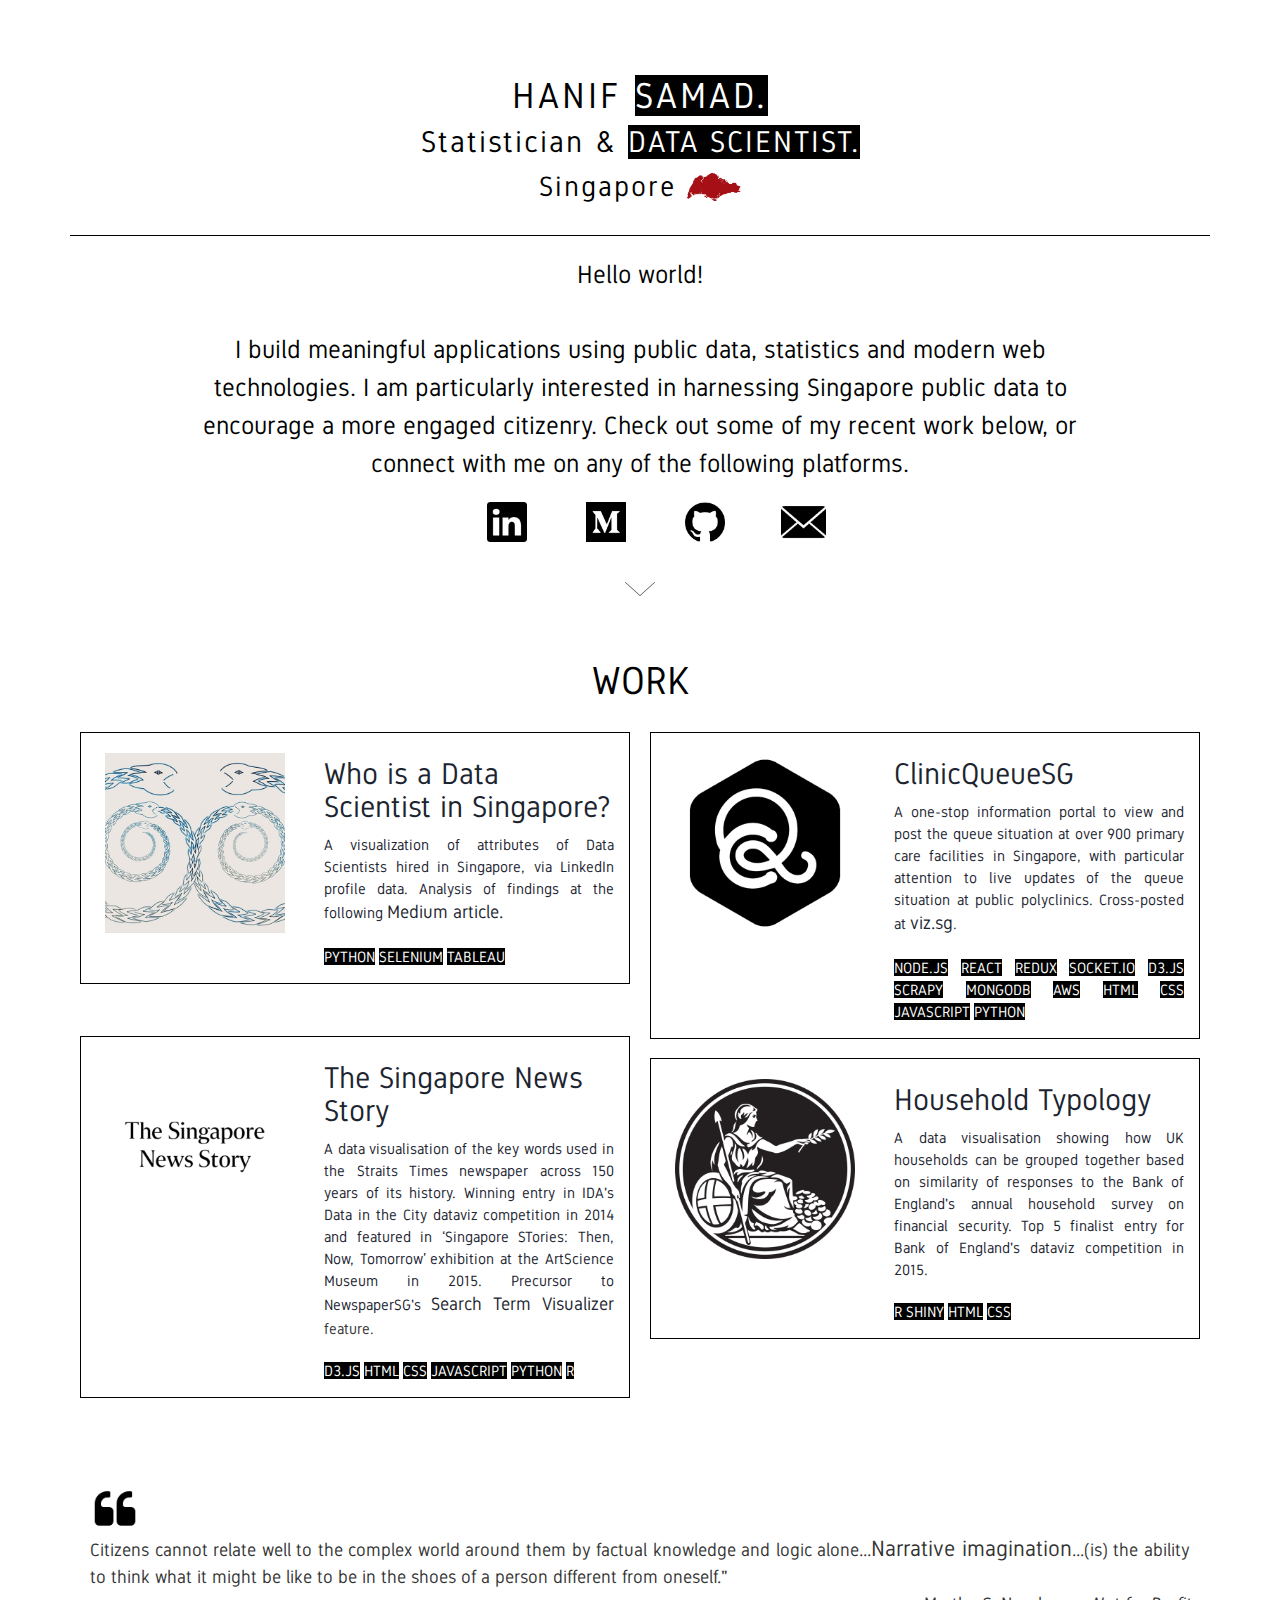
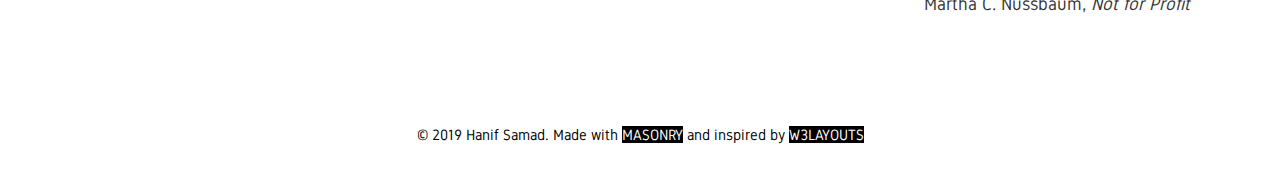
==== index.html @ cad46f22 "Added Medium link; resized all images to POT for smooth rendering" ====
<!--A Design by W3layouts
Author: W3layout
Author URL: http://w3layouts.com
License: Creative Commons Attribution 3.0 Unported
License URL: http://creativecommons.org/licenses/by/3.0/
-->
<!DOCTYPE html>
<html>
<head>
<title>Hanif Samad Stat-Dev</title>
<link rel="icon" href="./images/favicon_hs.png">
<link href="./css/bootstrap.css" rel="stylesheet" type="text/css" media="all" />
<!-- jQuery (necessary for Bootstrap's JavaScript plugins) -->
<script src="./js/jquery.min.js"></script>
<!-- CDN for Masonry -->
<!-- <script src="https://unpkg.com/masonry-layout@4/dist/masonry.pkgd.min.js"></script> -->
<script src="./js/masonry.pkgd.min.js"></script>
<!-- Custom Theme files -->
<!--theme-style-->
<link href="css/style.css" rel="stylesheet" type="text/css" media="all" />
<!--//theme-style-->
<meta name="viewport" content="width=device-width, initial-scale=1">
<meta http-equiv="Content-Type" content="text/html; charset=utf-8" />
<meta name="keywords" content="" />
<script type="application/x-javascript"> addEventListener("load", function() { setTimeout(hideURLbar, 0); }, false); function hideURLbar(){ window.scrollTo(0,1); } </script>
<script type="text/javascript">
					jQuery(document).ready(function($) {
						$(".scroll").click(function(event){
							event.preventDefault();
							$('html,body').animate({scrollTop:$(this.hash).offset().top},1000);
						});
						$('.grid').masonry({
							  // set itemSelector so .grid-sizer is not used in layout
							  itemSelector: '.grid-item',
							  // use element for option
							  columnWidth: '.grid-sizer',
							  percentPosition: true
							});
					});
					</script>
<!----start-top-nav-script---->
</head>
<body>
	<!--content-->
	<div class="content">
			<div class="about" id="about">
				<div class="container">
					<!-- <div class="profile-picture"></div> -->
					<h1>HANIF <span class="name-blackout">SAMAD.</span></h1>
					<h2>Statistician &amp; <span class="name-blackout">Data Scientist.</span></h2>
					<h3>Singapore<div class="singapore-inline-img"></div></h3>
					<hr class="title-line"/>
					<p class="dummy-about">Hello world!<br/><br/>I build meaningful applications using public data, statistics and modern web technologies. I am particularly interested in harnessing Singapore public data to encourage a more engaged citizenry. Check out some of my recent work below, or connect with me on any of the following platforms.</p>
					<div class="container">
								<a href="#home" class="scroll footer-top"> <img src="images/drop.png" alt=""/></a>

								 <ul class="social-ic-icons">
									<a href="https://www.linkedin.com/in/hanifsamad/" target="_blank"><li class="linkedin"><span> </span></li></a>
									<a href="https://medium.com/@hanif.samad.sg" target="_blank"><li class="medium"><span> </span></li></a>
									<a href="https://github.com/claussian" target="_blank"><li class="github"><span> </span></li></a>
									<a href="mailto:admin@hanifsamad.com"><li class="message"></li></a>
								</ul>
					 </div>
					<a href="#work" class="scroll down-in"><img src="images/down.png" alt=""></a>
				</div>
			</div>
			<!--Work-->
			<div class="container">
			<div class="work" id="work">
				<h3>WORK</h3>
				<br/>
				<div class="grid">
					<!-- width of .grid-sizer used for columnWidth -->
  				<div class="grid-sizer"></div>
  				<div class="grid-item linkedinds">
						<a href="https://public.tableau.com/profile/hanif.samad#!/vizhome/DataScientistsSG-forMedium/Story1" target="_blank">
						<div class="grid-item-container">
							<div class="row">
								<div class="col-md-5 bootstrap-col">
									<div class="grid-item-logo-linkedinds"></div>
								</div>
								<div class="col-md-7">
									<div class="grid-item-description">
										<h2>Who is a Data Scientist in Singapore?</h2>
										<p>A visualization of attributes of Data Scientists hired in Singapore, via LinkedIn profile data. Analysis of findings at the following <a class="link-highlight" href="https://towardsdatascience.com/i-wasnt-getting-hired-as-a-data-scientist-so-i-sought-data-on-who-is-c59afd7d56f5" target="_blank">Medium article.</a></p>
										<br/>
										<p><span class="name-blackout name-linkedinds">Python</span> <span class="name-blackout name-linkedinds">Selenium</span> <span class="name-blackout name-linkedinds">Tableau</span><p>
									</div>
								</div>
							</div>
						</div>
					</a>
					<a href="#clinicq" class="scroll down-work"><img src="images/down.png" alt=""></a>
					</div>
					<div class="grid-item clinicq" id="clinicq">
						<a href="https://clinicq.sg/" target="_blank">
						<div class="grid-item-container">
							<div class="row">
								<div class="col-md-5 bootstrap-col">
									<div class="grid-item-logo-clinicq"></div>
								</div>
								<div class="col-md-7">
									<div class="grid-item-description">
										<h2>ClinicQueueSG</h2>
										<p>A one-stop information portal to view and post the queue situation at over 900 primary care facilities in Singapore, with particular attention to live updates of the queue situation at public polyclinics. Cross-posted at <a class="link-highlight" href="http://viz.sg" target="_blank">viz.sg</a>.</p>
										<br/>
										<p><span class="name-blackout name-clinicq">Node.js</span> <span class="name-blackout name-clinicq">React</span> <span class="name-blackout name-clinicq">Redux</span> <span class="name-blackout name-clinicq">Socket.io</span> <span class="name-blackout name-clinicq">d3.js</span> <span class="name-blackout name-clinicq">Scrapy</span> <span class="name-blackout name-clinicq">MongoDB</span> <span class="name-blackout name-clinicq">AWS</span> <span class="name-blackout name-clinicq">HTML</span> <span class="name-blackout name-clinicq">CSS</span> <span class="name-blackout name-clinicq">Javascript</span> <span class="name-blackout name-clinicq">Python</span><p>
									</div>
								</div>
							</div>
						</div>
					</a>
					<a href="#sgnews" class="scroll down-work"><img src="images/down.png" alt=""></a>
					</div>
					<div class="grid-item sgnews" id="sgnews">
						<a href="http://claussian.github.io/singaporenews.github.io/" target="_blank">
						<div class="grid-item-container">
							<div class="row">
								<div class="col-md-5 bootstrap-col">
									<div class="grid-item-logo-sgnews"></div>
								</div>
								<div class="col-md-7">
									<div class="grid-item-description">
										<h2>The Singapore News Story</h2>
										<p> A data visualisation of the key words used in the Straits Times newspaper across 150 years of its history. Winning entry in IDA's Data in the City dataviz competition in 2014 and featured in ‘Singapore STories: Then, Now, Tomorrow’ exhibition at the ArtScience Museum in 2015. Precursor to NewspaperSG's <a class="link-highlight" href="http://eresources.nlb.gov.sg/newspapers/Visualiser" target="_blank">Search Term Visualizer</a> feature.</p>
										<br/>
										<p><span class="name-blackout name-sgnews">d3.js</span> <span class="name-blackout name-sgnews">HTML</span> <span class="name-blackout name-sgnews">CSS</span> <span class="name-blackout name-sgnews">Javascript</span> <span class="name-blackout name-sgnews">Python</span> <span class="name-blackout name-sgnews">R</span><p>
									</div>
								</div>
							</div>
						</div>
					</a>
					<!-- 
					<a href="#fellowship" class="scroll down-work"><img src="images/down.png" alt=""></a>
					</div>
					<div class="grid-item fellowship" id="fellowship">
						<a href="https://claussian.github.io/wdi-assign-1/" target="_blank">
						<div class="grid-item-container">
							<div class="row">
								<div class="col-md-5 bootstrap-col">
									<div class="grid-item-logo-fellowship"></div>
								</div>
								<div class="col-md-7">
									<div class="grid-item-description">
										<h2>Save the Fellowship</h2>
										<p>Classic snake game, re-imagined with Lord of the Rings characters. Building this game is a great lesson on Javascript copy by reference vs. copy by value!</p>
										<br/>
										<p><span class="name-blackout name-fellowship">HTML</span> <span class="name-blackout name-fellowship">CSS</span> <span class="name-blackout name-fellowship">Javascript</span><p>
									</div>
								</div>
							</div>
						</div>
					</a>
					silence fellowship -->
					<a href="#hhtypology" class="scroll down-work"><img src="images/down.png" alt=""></a>
					</div>
					<div class="grid-item hhtypology" id="hhtypology">
						<a href="https://hanifsamad.shinyapps.io/household-typology/" target="_blank">
						<div class="grid-item-container">
							<div class="row">
								<div class="col-md-5 bootstrap-col">
									<div class="grid-item-logo-hhtypology"></div>
								</div>
								<div class="col-md-7">
									<div class="grid-item-description">
										<h2>Household Typology</h2>
										<p> A data visualisation showing how UK households can be grouped together based on similarity of responses to the Bank of England's annual household survey on financial security. Top 5 finalist entry for Bank of England's dataviz competition in 2015.</p>
										<br/>
										<p><span class="name-blackout name-hhtypology">R Shiny</span> <span class="name-blackout name-hhtypology">HTML</span> <span class="name-blackout name-hhtypology">CSS</span><p>
									</div>
								</div>
							</div>
						</div>
					</a>
					<!-- <a href="#swapbooks" class="scroll down-work"><img src="images/down.png" alt=""></a>
					</div>
					<div class="grid-item swapbooks" id="swapbooks">
						<a href="https://13.228.196.10/" target="_blank">
						<div class="grid-item-container">
							<div class="row">
								<div class="col-md-5 bootstrap-col">
									<div class="grid-item-logo-swapbooks"></div>
									<h5>mobile-friendly<div class="mobile-friendly-inline"></div><h5>
								</div>
								<div class="col-md-7">
									<div class="grid-item-description">
										<h2>SwapBooks</h2>
										<p>A book sharing collective hosted on a web application. Ability to reserve and release books, responsive search by book title, and a user dashboard for managing reserved and shared books.</p>
										<br/>
										<p><span class="name-blackout name-swapbooks">Node.js</span> <span class="name-blackout name-swapbooks">React</span> <span class="name-blackout name-swapbooks">Redux</span> <span class="name-blackout name-swapbooks">MongoDB</span> <span class="name-blackout name-swapbooks">AWS</span> <span class="name-blackout name-swapbooks">HTML</span> <span class="name-blackout name-swapbooks">CSS</span> <span class="name-blackout name-swapbooks">Javascript</span><p>
									</div>
								</div>
							</div>
						</div>
					</a> -->
					<a href="#quote" class="scroll down-work"><img src="images/down.png" alt=""></a>
					</div>
					<div class="clearfix"> </div>
				</div>
			</div>
		</div>

			<!--Quote-->
			<div class="quote" id="quote">
				<div class="container">
					<blockquote class="w3-panel w3-leftbar w3-light-grey">
					<div class="quote-open"></div>
					<h4 class="quote-statement">Citizens cannot relate well to the complex world around them by factual knowledge and logic alone...<span>Narrative imagination</span>...(is) the ability to think what it might be like to be in the shoes of a person different from oneself."</h4>
					<h4 class="quote-attribution">Martha C. Nussbaum, <span>Not for Profit</span></h4>
					<br>
					</blockquote>
				</div>
			</div>
	</div>
	<!--footer-->
	<div class="footer">
		<div class="container">
			<p class="footer-grid">&copy; 2019 Hanif Samad. Made with <span class="name-blackout"><a href="https://masonry.desandro.com/" target="_blank">Masonry</a></span> and inspired by <span class="name-blackout"><a href="http://w3layouts.com/" target="_blank">W3layouts</a></span></p>

		 </div>
	 </div>

</body>
</html>
---- css/style.css ----
/*--A Design by W3layouts
Author: W3layout
Author URL: http://w3layouts.com
License: Creative Commons Attribution 3.0 Unported
License URL: http://creativecommons.org/licenses/by/3.0/
--*/
@font-face { font-family: 'Gidole'; src: url('../web/GidoleFont/Gidole-Regular.ttf'); }

body{
	background:#fff;
	font-family: 'Gidole', sans-serif;
}
body a{
	transition: 0.5s all;
	-webkit-transition: 0.5s all;
	-o-transition: 0.5s all;
	-moz-transition: 0.5s all;
	-ms-transition: 0.5s all;
}

h2,h3,h4,h5,h6,p{
	margin:0;
}
 ul{
	padding: 0;
	margin: 0;
}
.header{
	background:#181b1e;
}
.header-top {
	float: left;
	width: 81%;
}
/*.required{
	float:right;
	width: 14%;
}
.required input[type="submit"]{
	background: none;
	outline: none;
	border: 1px solid #00bad2;
	color: #fff;
	font-size: 1em;
	padding: 0.4em 1em;
	margin: 1.3em 0 0;
	border-radius: 4px;
	-webkit-border-radius: 4px;
	-o-border-radius: 4px;
	-moz-border-radius: 4px;
	-ms-border-radius: 4px;
	transition: 0.5s all;
	-webkit-transition: 0.5s all;
	-o-transition: 0.5s all;
	-moz-transition: 0.5s all;
	-ms-transition: 0.5s all;
}
.required input[type="submit"]:hover{
	background:#00bad2;
}
.logo{
	float: left;
	margin-top: 0.8em;
}*/
/*.top-nav{
	float:right;
}
.top-nav ul li{
	display: inline-block;
	float: left;
	padding:0em 1.3em;
}
.top-nav ul li a{
	font-size: 1.1em;
	text-decoration: none;
	color: #bdbdbd;
	font-weight: 400;
	padding: 1.7em 0 1.1em;
	display:block;

}
.top-nav ul li a:hover,.top-nav ul li.active a{
	border-bottom: 7px solid #f44336;
}
.top-nav span.menu:before{
	content: url(../images/menu.png)no-repeat 0px 0px;
	cursor:pointer;
	width:100%;
}
.top-nav span.menu{
	display: none;
}
/*--responsive media-quries--*/
@media(max-width:768px){
.top-nav ul{
	display: none;
	position:absolute;
	width:100%;
	z-index: 9999;
	left: 0%;
	margin: 0em;
	background:#f44336;
	top:4.3em;
}
/*.top-nav span.menu{
	display: block;
	width:100%;
	position:relative;
	text-align: right;
	padding: 1.4em 0 1.1em;
}*/
/*.top-nav ul li{
	display: block;
	float:none;
	padding: 1em 0.8em;
	text-align: center;
}*/
/*.top-nav ul li a,.top-nav ul li.active a{
	color:#fff;
	border: none;
	padding: 0;
}*/

/*.top-nav ul li a:hover,.top-nav ul li.active:hover{
	color:#000;
}
.top-nav ul li a:hover,.top-nav ul li.active{
	border:none;
}*/
}
/*----*/
/*.banner{
	background:url(../images/banner.jpg) 0px 0px no-repeat;
	width:100%;
	min-height:600px;
	display:block;
	background-size:cover;
	text-align:center;
	position:relative;
}
.banner-matter{
	position:absolute;
	top:10em;
	width:100%;
}
.banner h2{
	font-size: 4em;
	color: #fff;
	font-weight: 100;
	width: 61%;
	margin: 0 auto;
	padding: 0 0 1em;
	line-height: 1.2em;
}
a.down{
	text-decoration: none;
	color: #fff;
	background: #f44336;
	padding: 0.6em 1em;
	font-size: 1.2em;
	border-radius: 6px;
	-webkit-border-radius: 6px;
	-o-border-radius: 6px;
	-moz-border-radius: 6px;
	-ms-border-radius: 6px;
}
a.down:hover{
	background:#9C2820;
}
a.arrow{
	position: absolute;
	bottom: 49px;
	left: 54em;
}*/
/*--content--*/
/*.profile-picture {
	height:140px;
	width: 140px;
	background: url('../images/portrait.jpg');
	background-size: cover;
	border-radius: 50%;
	margin: 0 auto;
	box-shadow: 5px 5px 5px #f2f2f2;
}*/

span.name-blackout {
	color: #fff;
	background-color: #000;
	text-transform: uppercase;
}
.singapore-inline-img {
	background: url('../images/sg-vector-red.png');
	background-size: cover;
	display: inline-block;
	height:30px;
	width:55px;
	margin-left: 10px;
	position: relative;
	top: 5px;
}

.title-line {
	background-color: #000;
	height: 1px;
}

.about{
	text-align:center;
	background: #fff;
	/*background:url('../images/film-grain-invert.jpg');
	background-size: contain;*/
	padding:4em 0 0 0;
}
.about h1 {
	color:#000;
	font-weight: 300;
	letter-spacing: 3px;
}

.about h2 {
	color:#000;
	font-weight: 300;
	letter-spacing: 2px;
}
.about h3{
	color:#000;
	font-size:2em;
	line-height:2em;
	font-weight: 300;
	letter-spacing: 2px;
}
.about p{
	color:#000;
	font-size:1.1em;
	line-height:1.7em;
	margin: 0 auto;
	width: 68%;
	font-weight: 300;
	padding: 1.1em 0;
}
p.dummy-about{
	font-size: 1.8em;
	line-height: 1.5em;
	font-weight: 200;
	width: 80%;
	padding: 0 0 20px 0;
}
a.down-in{
	padding:1em 0;
	display:block;
}
/*----Masonry----*/
.grid {
	max-width: 1200px;
}

.grid h2 {
	margin-bottom: 10px;
	margin-top: 10px;
}
.grid-sizer,
.grid-item {
	width: 50%;
	float: left;
}

.grid-item--width2 {
	/*width: 45%;
	float: left;*/
}

.grid-item p {
	font-size: 1.1em;
}

.grid-item-container {
	border: solid 1px #000;
	padding: 15px;
	margin: 10px;
}

.bootstrap-col {
	height: 200px;
	/*padding-right: 0;*/
}

.grid-item-description p {
	text-align: justify;
	overflow-wrap: break-word;
	word-wrap: break-word;
	-webkit-hyphens: auto;
	-ms-hyphens: auto;
	-moz-hyphens: auto;
	hyphens: auto;
}

.grid-item-description h2 {
	text-align: left;
}

.mobile-friendly-inline {
	background: url('../images/phone-icon.png');
	background-size: cover;
	display: inline-block;
	height:20px;
	width:20px;
	margin-left: 2px;
	position: relative;
	top: 5px;
}

/*--LinkedInDS styles--*/
.grid-item-logo-linkedinds {
	background: url('../images/ouroboros-square-invert.png');
	background-size: contain;
	background-repeat: no-repeat;
	background-position: center;
	height: 90%;
	margin-top: 2.5%;
}

.link-highlight {
	font-size: 115%;
}

/*--LinkedInDS hover effects--*/

.linkedinds .grid-item-container:hover {
	transition: border 0.5s ease;
	border: solid 1px #9b5b3d;
}

.linkedinds a:hover, .linkedinds a:active{
	transition: color 0.5s ease;
	color: #9b5b3d;
	text-decoration: none;
}

.linkedinds a:hover .grid-item-logo-linkedinds {
	transition: background 0.5s ease;
	background: url('../images/ouroboros-square.png');
	background-size: contain;
	background-repeat: no-repeat;
	background-position: center;
	height: 90%;
	margin-top: 2.5%;
}

.linkedinds a:hover .name-linkedinds {
	transition: background-color 0.5s ease;
	background-color: #9b5b3d;
}


/*--ClinicQueue styles--*/
.grid-item-logo-clinicq {
	background: url('../images/ClinicQueue_Black.png');
	background-size: contain;
	background-repeat: no-repeat;
	background-position: center;
	height: 90%;
	margin-top: 2.5%;
}

/*--ClinicQueueSG hover effects--*/

.clinicq .grid-item-container:hover {
	transition: border 0.5s ease;
	border: solid 1px #7456e9;
}

.clinicq a:hover, .clinicq a:active{
	transition: color 0.5s ease;
	color: #7456e9;
	text-decoration: none;
}

.clinicq a:hover .grid-item-logo-clinicq {
	transition: background 0.5s ease;
	background: url('../images/ClinicQueue_Color.png');
	background-size: contain;
	background-repeat: no-repeat;
	background-position: center;
	height: 90%;
	margin-top: 2.5%;
}

.clinicq a:hover .name-clinicq {
	transition: background-color 0.5s ease;
	background-color: #7456e9;
}

/*--Swapbooks styles--*/

.grid-item-logo-swapbooks {
	background: url('../images/SwapBooks_Black.svg');
	background-size: contain;
	background-repeat: no-repeat;
	background-position: center;
	height: 90%;
	margin-top: 2.5%;
}

/*--Swapbooks hover effects--*/

.swapbooks .grid-item-container:hover {
	transition: border 0.5s ease;
	border: solid 1px #7C2345;
}

.swapbooks a:hover, .swapbooks a:active{
	transition: color 0.5s ease;
	color: #7C2345;
	text-decoration: none;
}

.swapbooks a:hover .grid-item-logo-swapbooks {
	transition: background 0.5s ease;
	background: url('../images/SwapBooks_Color.svg');
	background-size: contain;
	background-repeat: no-repeat;
	background-position: center;
	height: 90%;
	margin-top: 2.5%;
}

.swapbooks a:hover .name-swapbooks {
	transition: background-color 0.5s ease;
	background-color: #7C2345;
}

.swapbooks a:hover .mobile-friendly-inline {
	transition: background 0.5s ease;
	background: url('../images/phone-icon-swapbooks.png');
	background-size: cover;
	display: inline-block;
	height:20px;
	width:20px;
	margin-left: 2px;
	position: relative;
	top: 5px;
}

/*--Save the Fellowship styles--*/
.grid-item-logo-fellowship {
	background: url('../images/frodo_Black.png');
	background-size: contain;
	background-repeat: no-repeat;
	background-position: center;
	height: 90%;
	margin-top: 2.5%;
}
/*--Save the Fellowship hover effects--*/

.fellowship .grid-item-container:hover {
	transition: border 0.5s ease;
	border: solid 1px #17510E;
}

.fellowship a:hover, .fellowship a:active{
	transition: color 0.5s ease;
	color: #17510E;
	text-decoration: none;
}

.fellowship a:hover .grid-item-logo-fellowship {
	transition: background 0.5s ease;
	background: url('../images/frodo.png');
	background-size: contain;
	background-repeat: no-repeat;
	background-position: center;
	height: 90%;
	margin-top: 2.5%;
}

.fellowship a:hover .name-fellowship {
	transition: background-color 0.5s ease;
	background-color: #17510E;
}

/*--Singapore News styles--*/
.grid-item-logo-sgnews {
	background: url('../images/sgnews_Black.png');
	background-size: contain;
	background-repeat: no-repeat;
	background-position: center;
	height: 90%;
	margin-top: 2.5%;
}
/*--Singapore News hover effects--*/

.sgnews .grid-item-container:hover {
	transition: border 0.5s ease;
	border: solid 1px #3D85C6;
}

.sgnews a:hover, .sgnews a:active{
	transition: color 0.5s ease;
	color: #3D85C6;
	text-decoration: none;
}

.sgnews a:hover .grid-item-logo-sgnews {
	transition: background 0.5s ease;
	background: url('../images/sgnews_Color.png');
	background-size: contain;
	background-repeat: no-repeat;
	background-position: center;
	height: 90%;
	margin-top: 2.5%;
}

.sgnews a:hover .name-sgnews {
	transition: background-color 0.5s ease;
	background-color: #3D85C6;
}

/*--Household Typology styles--*/
.grid-item-logo-hhtypology {
	background: url('../images/Bank_of_England.png');
	background-size: contain;
	background-repeat: no-repeat;
	background-position: center;
	height: 90%;
	margin-top: 2.5%;
}

/*--Household Typology hover effects--*/

.hhtypology .grid-item-container:hover {
	transition: border 0.5s ease;
	border: solid 1px #67000D;
}

.hhtypology a:hover, .hhtypology a:active{
	transition: color 0.5s ease;
	color: #67000D;
	text-decoration: none;
}

.hhtypology a:hover .grid-item-logo-hhtypology {
	transition: background 0.5s ease;
	background: url('../images/Bank_of_England_red.png');
	background-size: contain;
	background-repeat: no-repeat;
	background-position: center;
	height: 90%;
	margin-top: 2.5%;
}

.hhtypology a:hover .name-hhtypology {
	transition: background-color 0.5s ease;
	background-color: #67000D;
}

/*--Down scroll for work containers--*/
.down-work {
	display:none;
}

#quote .container {
}

#quote .quote-open {
	height: 50px;
	background: url('../images/open-quote.png');
	background-size: contain;
	background-repeat: no-repeat;
	background-position:left;
	/*font-size: 3em;*/
}

#quote .quote-statement {
	line-height: 1.5em;
	text-align: justify;
	overflow-wrap: break-word;
	word-wrap: break-word;
	-webkit-hyphens: auto;
	-ms-hyphens: auto;
	-moz-hyphens: auto;
	hyphens: auto;
}

#quote .quote-statement span {
	font-size: 1.2em;
}

#quote .quote-attribution {
	line-height: 1.5em;
	text-align: right;
}

#quote .quote-attribution span {
	font-style: italic;
}


/*----*/
.work-in {
	padding: 3em 0;
}
.work-in img {
	width:100%
}
.work{
	text-align:center;
	padding:3em 0;
}
.work h3{
	color:#000;
	font-size:2.8em;
	font-weight: 300;
}
.work-grid{
	float: left;
	width: 50%;
	margin: 0.5%;
	position:relative;
}
.work-grid1{
	width: 47.9%;
	margin: 0.5% 0% 0.5% 0.5%;
}
.work-grid2{
	width: 23%;
}
.work-grid3{
	width: 24%;
	float: right;
	margin: 0.5%;
}
.work-grid4{
	width: 25%;
	margin: 0.5%;
	float: left;
}
.work-grid5{
	width: 48%;
}
.work-on{
	margin-top: 3.5%;
}
.simple h5{
	font-size:2.5em;
	margin: 0;
	color: #fff;
	text-transform: uppercase;
	font-weight: 300;
}
.simple h5 span{
	border-bottom:5px solid #ffc36e;
	padding: 0.2em 0;
}
.simple {
	text-align: center;
	padding: 9em 0;
	display: none;
	position: absolute;
	top: 32px;
	width: 92%;
	height: 87%;
	background:rgba(210, 89, 80, 0.88);
	left: 23px;
}
.simple p {
	font-size: 1.1em;
	padding: 1.5em 0;
	color: #E2E2E2;
	width: 75%;
	margin: 0 auto;
	font-weight: 200;
	line-height:1.3em;
}
.work-grid:hover .simple,.work-bird:hover .simple{
	display:block;
}
.work-bird{
	position:relative;
}
.simple-in{
	padding:2em 0;
	height: 74%;
}
.simple-out{
	padding: 2.5em 0;
	height: 79%;
	top: 25px;
	left: 20px;
	width: 85%;
}
.simple-out h5,.sim-2 h5{
	font-size:1.5em;
}
.sim-1{
	height: 85%;
	width: 91%;
	top: 31px;
	left: 29px;
}
.sim-2 {
	padding: 10em 0;
	height: 89%;
	top: 25px;
	left: 20px;
	width: 85%;
}
.blog-down{
	padding:1em 0;
	display:block;
}
/*----*/
.wmuSlider {
	position: relative;
	overflow: hidden;
}
.wmuSlider .wmuSliderWrapper article img {
	max-width: 100%;
	width: auto;
	height: auto;
	display:block;
}
/* Default Skin */
.wmuSliderPagination {
	z-index: 2;
	position: absolute;
	right:46%;
	bottom:35px;
}
ul.wmuSliderPagination {
	padding:0;
}
.wmuSliderPagination li {
	float: left;
	margin: 0 8px 0 0;
	list-style-type: none;
}
.wmuSliderPagination a {
	text-indent: -9999px;
	display: block;
	width: 30px;
	height: 5px;
	margin: 5px 6px;
	background:#171918 ;
}
/*.wmuSliderPagination a.wmuActive {
	background:#f8d62e;
}*/
.design{
	background:url(../images/ba.jpg)0px 0px no-repeat;
	width:100%;
	min-height:439px;
	background-size:cover;
	display:block;
	padding:4em 0;
}
.item-in{
	text-align:center;
	padding:2em 0 6em;
}
.item-in p{
	font-size: 1.8em;
	color: #e2e2e2;
	width: 50%;
	margin: 0 auto;
	font-weight: 300;
	line-height: 1.3em;
	padding: 1.2em 0 0.6em;
}
.item-in span{
	font-size:1.3em;
	color:#00bad2;
}
.dotted{
	margin:0 auto;
}
/*----*/
.blog {
	padding: 6em 0;
	text-align:center;
}
.blog-grids{
	padding:3em 0;
}
.blog h3{
	color:#000;
	font-size:2.8em;
	font-weight: 300;
}
.blog-grid{
	background:#fff;
	box-shadow:2px 2px 2px 2px #D7D7D7;
	margin-right:2.4%;
	padding:0;
	width:23.15%;
	float:left;
	position:relative;
}
.blog-top p{
	font-size:1em;
	color:#000;
	line-height:1.5em;
	padding: 0 0 0.5em;
	text-align:left;
}
.blog-top {
	padding: 0.8em;
}
a.read{
	text-decoration:none;
	color:#99d5d0;
	font-size:1em;
	float: right;
}
a.read:hover{
	color:#f88279;
}
.blog-in{
	margin-right:0;
}
.agency{
	position:absolute;
	top:142px;
	width: 100%;
	padding:0 0.5em;
}
.agency-left{
	float:left;
	text-align: left;
}
.agency-left h6{
	color:#fff;
	font-size: 1.5em;
	font-weight: 300;
}
.agency-left span{
	color:#e2e2e2;
	font-size:1em;
}
.agency-right{
	float:right;
}
ul.social li{
	display:inline-block;
	color:#fff;
}
ul.social li span{
	display:block;
	background:url(../images/img-sprite.png)0px 0px;
	width:24px;
	height:24px;
}
ul.social li span.text{
	background-position:-22px 0px;
}
i.flower{
	display:block;
	background: url(../images/fl.png)0px 0px no-repeat;
	width: 43px;
	height: 43px;
	margin: 2em auto 4em;
}
.blog-grid img{
	width:100%;
}
/*----*/
.contact{
	background:#f2f2f2;
	text-align:center;
	padding: 4em 0;
}
.contact h3{
	color:#000;
	font-size:3em;
	padding:0.5em 0;
	font-weight: 300;
}
.contact p span{
	font-weight: 500;
}
.contact p{
	color:#000;
	font-size:1.3em;
	padding:0.5em 0;
	font-weight: 300;
}
.contact-us input[type="text"],.contact textarea,.send input[type="submit"]{
	font-size: 1em;
	width: 100%;
	padding: 1em;
	margin:2em 0;
	background: #fff;
	outline:none;
	border:1px solid #DDDBDB;
	color: #000;
}
.contact textarea{
	resize:none;
	width: 97%;
	margin: 0.5em;
}
.send input[type="submit"]{
	background:none;
	color: #000;
	width: 96%;
	-webkit-appearance: none;
	padding: 1em;
	border:1px solid #00bad2;
	transition: 0.5s all;
	-webkit-transition: 0.5s all;
	-o-transition: 0.5s all;
	-moz-transition: 0.5s all;
	-ms-transition: 0.5s all;
}
.send {
	text-align: center;
}
.send input[type="submit"]:hover{
	background:#00bad2;
	color:#fff;
}
/*--popup--*/
/*--- slider-css --*/
.slider{
	position:relative;
}
.rslides {
  position: relative;
  list-style: none;
  overflow: hidden;
  width: 100%;
  padding: 0;
  margin: 0;
  }
.rslides li {
  -webkit-backface-visibility: hidden;
  position: absolute;
  display: none;
  width: 100%;
  left: 0;
  top: 0;
  }
.rslides li:first-child {
  position: relative;
  display: block;
  float: left;
  }
.rslides img {
  display: block;
  height: auto;
  float: left;
  width: 100%;
  border: 0;
  }
.callbacks_nav {
  position: absolute;
  -webkit-tap-highlight-color: rgba(0,0,0,0);
  top: 50%;
  left: 0;
  opacity: 0.7;
  z-index: 3;
  text-indent: -9999px;
  overflow: hidden;
  text-decoration: none;
  height: 100px;
	width: 47px;
	background: url("../images/a-left.png") no-repeat -10px 0px;
  }
.callbacks_nav.next {
  left: auto;
  background: url("../images/a-right.png") no-repeat -10px 0px;
  right: 0;
 }
 /*--single--*/
 .single{
	background:#f2f2f2;
 }
 small.pub-left{
	float:left;
	font-size: 1.1em;
	color:#b8b8b8;
}
a.pub-right{
	float:right;
	font-size: 1.1em;
	color:#7c7c7c;
	text-decoration:none;
}
a.pub-right:hover{
	color:#000;
}
.pub-right i.left-arrow{
	background: url(../images/img-sprite.png) no-repeat -281px -17px;
	width: 16px;
	height: 17px;
	display: inline-block;
	vertical-align: middle;
}
.single-top{
	padding: 3em 0 0;
}
.single h3{
	font-size: 2.8em;
	color: #000;
	font-weight: 100;
	padding: 0.5em 0 0.3em;
}
p.she-it{
	font-size: 1.8em;
	color: #000;
	font-weight: 200;
	line-height: 1.5em;
	padding: 1.5em 0 2.5em;
}
 span.by{
	font-size:1.1em;
	color:#000;
	font-weight:300;
}
.sub-head h6{
	font-size:1.8em;
	color:#000;
	font-weight: 300;
}
.sub-head p{
	font-size:1.2em;
	color:#000;
	padding:1.5em 0;
	line-height:1.9em;
	font-weight: 300;
}
small.tech{
	float:left;
	font-size: 1em;
	color: #4C4C4C;
}
.share{
	float:right;
	font-size: 1.1em;
	color: #888;
}
.share a{
	font-weight:300;
	color:#00bad2;
	margin: 0 0 0 1em;
	text-decoration:none;
}
.share a:hover{
	color:#000;
}
.tag {
	padding: 3em 0;
}
.share i.load{
	background: url(../images/img-sprite.png) no-repeat -261px -17px;
	width: 23px;
	height: 17px;
	display: inline-block;
	vertical-align: middle;
}
h6.com-in{
	float:left;
	font-size:1.8em;
	font-weight:300;
	color:#000;
}
.twelve{
	float:right;
}
.twelve i.star-left{
	background: url(../images/img-sprite.png) no-repeat -301px -18px;
	width: 23px;
	height: 17px;
	display: inline-block;
	vertical-align: middle;
}
.twelve label{
	background: url(../images/gr.png) no-repeat -5px 0px;
	width: 7px;
	height: 14px;
	display: inline-block;
	margin: 0;
}
.twelve small{
	background: #b8b8b8;
	font-size: 0.9em;
	color: #000;
	border-radius: 5px;
	padding: 3px 11px;
}
.comment-top{
	border-top:1px solid #D9D7D7;
	padding: 1.1em 0;
}
.comment-top p{
	font-size:1em;
	color:#727272;
	padding: 0.5em 0;
	line-height: 1.6em;
}
.comment-top label{
	font-size:1.1em;
	color:#000;
	margin:0;
	font-weight: 400;
}
.comment-in{
	margin-left: 9em;
}
.comment-top label small{
	color:#b8b8b8;
}
a.load-more{
	text-align:center;
	text-decoration:none;
	color:#00bad2;
	font-size:1.2em;
	display:block;
	padding:1em 0;
}
a.load-more:hover{
	color:#000;
}
.comment h5{
	font-size:2em;
	color:#000;
	font-weight: 300;
	padding:0.3em 0;
}
.comment label{
	color: #000;
	font-size: 1.2em;
	vertical-align: top;
	padding: 1em 0;
	font-weight: 300;
}
label.sit{
	margin-right: 2em;
}
label.sit-in{
	margin-right: 3.5em;
}
label.sit-on{
	margin-right: 3.8em;
}
.comment  input[type="text"],.comment textarea{
	font-size: 1em;
	width: 32%;
	padding: 1em;
	margin: 0.4em 0em;
	background:#f8f8f8;
	outline:none;
	border:1px solid #DDDBDB;
	color: #000;
}
.comment {
	padding: 3em 0 6em;
}
.comment textarea{
	resize: none;
	width: 50%;
	margin: 0.4em 0em;
}
.post-comment input[type="submit"]{
	background: none;
	outline: none;
	border: 1px solid #00bad2;
	color: #000;
	font-size: 1em;
	padding: 0.5em 1.5em;
	margin: 1em 0;
	transition: 0.5s all;
	-webkit-transition: 0.5s all;
	-o-transition: 0.5s all;
	-moz-transition: 0.5s all;
	-ms-transition: 0.5s all;
}
.post-comment input[type="submit"]:hover{
	background:#00bad2;
	color:#fff;
}
.post-comment {
	margin-left: 8em;
}
.single-bottom{
	background:url(../images/blo.jpg) no-repeat bottom;
	width:100%;
	min-height:330px;
	background-size:cover;
	display:block;
	padding:6em 0;
	text-align:center;
}
.single-matter-bottom h6{
	color:#fff;
	font-size:3em;
	font-weight:200;
	padding:0.8em 0;
}
.single-matter-bottom p{
	color:#fff;
	font-size:1.35em;
	font-weight:300;
}
/*a.read-next{
	color:#E74C3C;
	text-decoration:none;
	font-size:1.2em;
	font-weight:400;
	border-bottom:1px solid #E74C3C;
}*/
a.read-next:hover{
	border-bottom:none;
}
/*----*/
.footer{
	background: #fff;
	padding: 2em 0;
	text-align: center;
	position:relative;
}
.footer p{
	margin:0;
	font-size: 1.1em;
	color:#000;
	padding: 1.5em 0 0 0;
}
.footer-top{
	position:absolute;
	top:-37px;
	left: 54em;
}
.footer a{
	color:#fff;
	text-decoration:none;
}
.footer span:hover{
	transition: 0.5s all;
	-webkit-transition: 0.5s all;
	-o-transition: 0.5s all;
	-ms-transition: 0.5s all;
	-moz-transition: 0.5s all;
	background-color:#626262;
}
ul.social-ic-icons li{
	display:inline-block;
	padding:0 1.5em;
}

ul.social-ic-icons li a span{
	/*background: url(../images/img-sprite.png)no-repeat -59px -54px;*/
	/*width: 35px;
	height: 30px;
	display:block;
	transition: 0.5s all;
	-webkit-transition: 0.5s all;
	-o-transition: 0.5s all;
	-moz-transition: 0.5s all;
	-ms-transition: 0.5s all;*/
}
ul.social-ic-icons {
	padding: 0 0 1em;
}
b.yellow{
	width: 110px;
	height: 6px;
	background: #f8d62e;
	display: block;
	margin: 0 auto;
}

ul.social-ic-icons li {

}

ul.social-ic-icons li.message{
	background: url(../images/001-close-envelope.png);
	background-position: center;
	background-size: cover;
	background-repeat: no-repeat;
	width: 45px;
	height: 40px;
	/* margin: 0 50px 0 0; */
}

/*ul.social-ic-icons li.message:hover {
	transition: background 0.5s ease;
	background: url(../images/001-close-envelope-red.png);
	background-position: center;
	background-size: cover;
	background-repeat: no-repeat;
	width: 45px;
	height: 40px;
	margin: 0 50px 0 0;
}*/

ul.social-ic-icons li.linkedin{
	background: url(../images/003-linkedin-logo.png);
	background-position: center;
	background-size: contain;
	background-repeat: no-repeat;
	width: 45px;
	height: 40px;
	margin: 0 50px 0 0;
}

/*ul.social-ic-icons li.linkedin:hover{
	transition: background 0.5s ease;
	background: url(../images/003-linkedin-logo-red.png);
	background-position: center;
	background-size: cover;
	background-repeat: no-repeat;
	width: 45px;
	height: 40px;
	margin: 0 50px 0 0;
}*/

ul.social-ic-icons li.medium{
	background: url(../images/medium_108052.png);
	background-position: center;
	background-size: contain;
	background-repeat: no-repeat;
	width: 45px;
	height: 40px;
	margin: 0 50px 0 0;
}

ul.social-ic-icons li.github{
	background: url(../images/002-github-logo.png);
	background-position: center;
	background-size: contain;
	background-repeat: no-repeat;
	width: 45px;
	height: 40px;
	margin: 0 50px 0 0;
}

/*ul.social-ic-icons li.github:hover{
	transition: background 0.5s ease;
	background: url(../images/002-github-logo-red.png);
	background-position: center;
	background-size: cover;
	background-repeat: no-repeat;
	width: 45px;
	height: 40px;
	margin: 0 50px 0 0;
}*/

/*ul.social-ic-icons li.twitter a span{
	background-position: -102px -7px;
}
ul.social-ic-icons li.dribble a span{
	background-position: -143px -54px;
}
ul.social-ic-icons li.linked a span{
	background-position: -178px -54px;
}
ul.social-ic-icons li.behance a span{
	background-position:-218px -54px;
}
ul.social-ic-icons li.message a span:hover{
	background-position:-59px -7px;
}
ul.social-ic-icons li.dribble a span:hover{
	background-position: -143px -9px;
}
ul.social-ic-icons li.linked a span:hover{
	background-position: -178px -7px;
}
ul.social-ic-icons li.behance a span:hover{
	background-position:-218px -7px;
}*/
/*--responsive media-quries--*/
@media(max-width:1440px){
a.arrow {
	left: 48em;
}
.footer-top{
	left: 48em;
}
.wmuSliderPagination {
	right: 44%;
}
@media(max-width:1336px){
a.arrow {
	left: 45em;
}
.footer-top{
	left: 45em;
}
}
@media(max-width:1280px){
a.arrow {
	left: 42em;
}
.footer-top{
	left: 42em;
}
}
@media(max-width:1024px){
.header-top {
	width: 78%;
}
.required {
	width: 19%;
}
.banner h2 {
	font-size: 3.5em;
	width: 83%;
}
.banner {
	min-height: 530px;
}
a.arrow {
	left: 33em;
}
.footer-top{
	left: 33em;
}
.about p {
	width: 82%;
}
p.dummy-about {
	width: 95%;
	padding: 0 0 20px 0;
}
.work-grid {
	margin: 0.4%;
}
.work-grid3,.work-grid4 {
	margin: 0.4%;
}
.work-on {
	margin-top:3%;
}

.agency-left h6 {
	font-size: 1.3em;
}
i.flower {
	margin: 2em auto 2em;
}
.item-in p {
	font-size: 1.6em;
	width: 71%;
}
.wmuSliderPagination {
	right: 42%;
}
.simple-in {
	padding: 1em 0;
}
.simple-in h5,.simple-out h5,.sim-2 h5{
	font-size:1.6em;
}
.simple-in p,.simple-out p,.sim-2 p{
	height: 65px;
	overflow: hidden;
}
.simple-out {
	padding: 2em 0;
}
.sim-2 {
	padding: 8em 0;
}
.sim-1{
	padding:6em 0;
}

.agency {
	top: 114px;
}
.blog {
	padding: 4em 0;
}
.work-grid1 {
	margin: 0.5% 0% 0.5% 0.5%;
}
}
@media(max-width:768px){
.header-top {
	width: 52%;
}
.required {
	width: 25%;
}
.blog-grid {
	width: 48.8%;
	margin-top: 1.5em;
}
.blog-grid:nth-child(2){
	margin-right:0;
}
.blog-in {
	margin-right: 0;
}
.blog-grids {
	padding: 1em 0em 1em 0em;
}
.footer-top {
	left: 24em;
}
a.arrow {
	left: 24em;
}
.banner h2 {
	font-size: 2.8em;
	width: 87%;
}
.banner-matter {
	top: 8em;
}
.banner {
	min-height: 419px;
}
.work-grid {
	width: 49.5%;
}
.work-grid1 {
	width: 47.4%;
}
.work-grid2 {
	width: 22.5%;
}
.work-grid5 {
	width: 48.4%;
}
.work-grid3 {
	width: 24.3%;
}
.work-grid4 {
	width: 24.1%;
}
.simple h5 {
	font-size: 2em;
}
.work-grid {
	margin: 5px;
}
.work-on {
	margin-top: 5%;
}
.simple {
	padding: 4.5em 0;
	top: 19px;
	width: 91%;
	height: 88%;
	left: 16px;
}
.simple-in {
	padding: 1.5em 0;
	height: 80%;
}
.simple-in h5 {
	font-size: 1.6em;
}
.simple-out h5{
	font-size: 1.3em;
}
.sim-2 h5{
	font-size:1.1em;
}
.simple-out{
	padding:1em 0;
	top: 9px;
	left: 6px;
}
.sim-2{
	padding:5em 0;
	top: 11px;
	height: 93%;
	left: 8px;
}
.agency {
	top: 209px;
}
.about {
	padding: 3em 0 0 0;

}
.work {
	padding: 2.5em 0;
}
.design {
	min-height: 373px;
	padding: 1em 0;
}
.blog {
	padding: 3em 0;
}
.contact {
	padding: 4em 0;
}
.contact-us input[type="text"], .contact textarea, .send input[type="submit"] {
	margin: 1em 0;
}
.wmuSliderPagination {
	right: 39%;
}
}
@media(max-width:640px){
.required {
	width: 30%;
}
.banner {
	min-height: 380px;
}
.footer-top {
	left: 19.5em;
}
a.arrow{
	left: 19.5em;
}
.banner-matter {
	top: 7em;
}

.grid h2 {
	text-align: center;
}

.about h3 ,.work h3,.blog h3{
	line-height: 2em;
	font-size: 2em;
	color: #000;
	font-weight: 300;
}
.agency {
	top: 161px;
}
.contact {
	padding: 2em 0;
}
.contact h3 {
	font-size: 2.5em;
}
.blog {
	padding: 2em 0;
}
p.dummy-about {
	font-size: 1.5em;
	padding: 0 0 20px 0;
}
.work-grid1 {
	display: none;
}
.work-grid {
	width: 49%;
	margin:0.5%;
}
.work-grid3{
	width: 49%;
	margin:0.5%;
}
.work-grid4{
	width: 49%;
	margin:0.5%;
}
.work-on{
	margin:1.5% 0 0;
}
.motor-in {
	height: 245px;
}
.motor {
	height: 433px;
}
.simple {
	padding: 2.5em 0;
	top: 17px;
	left: 14px;
}
.simple-out{
	padding:4em 0;
	top: 16px;
	left: 11px;
}
.sim-2 {
	padding: 11em 0;
	top: 16px;
	left: 13px;
}
.sim-1 p {
	height: 86px;
	overflow:hidden;
}
.single-bottom {
	min-height: 278px;
	padding: 4em 0;
}
.comment input[type="text"]{
	width: 40%;
}
.comment textarea {
	width: 55%;
}
.wmuSliderPagination {
	right: 36%;
}
}
@media(max-width:480px){
.header-top {
	width: 100%;
}
.required {
	display:none;
}
a.arrow {
	left: 14em;
	bottom: 30px;
}
.footer-top {
	left: 14em;
}
.banner h2 {
	font-size: 2em;
}
.banner {
	min-height: 291px;
}

.grid h2 {
	text-align: center;
}

.about h3,.work h3,.blog h3 ,.contact h3{
		line-height: 1.8em;
		font-size: 1.8em;
		color: #000;
		font-weight: 300;
}

p.dummy-about {
	font-size: 1.3em;
	/*height: 200px;*/
	overflow: hidden;
	padding: 0 0 20px 0;
}
.about p {
	/*height: 200px;*/
	overflow: hidden;
}

.name-blackout {
	display: block;
	text-align: center;
}

.grid-item {
	width: 100%;
	float: left;
}

.grid-item--width2 {
	width: 100%;
	float: left;
}

.about {
	padding: 2em 0 0 0;
}
.work {
	padding: 2em 0;
}

.down-work {
	display:block;
}
.motor-in {
	height: 173px;
}
.motor {
	height: 314px;
}
.work-in {
	padding: 2em 0;
}
.item-in p {
	font-size: 1.2em;
}
.item-in span {
	font-size: 1.2em;
}
.item-in {
	padding: 1em 0 5em;
}
.design {
	min-height: 309px;
}
.wmuSliderPagination {
	right: 33%;
}
.agency-left h6 {
	font-size: 1em;
}
.agency {
	top: 109px;
}
.blog-top p {
	height: 45px;
	overflow: hidden;
}
i.flower {
	margin: 1em auto 1em;
}
.contact p {
	font-size: 1.1em;
}
.simple p {
	padding: 1em 0;
	height: 57px;
	overflow: hidden;
}
.simple {
	padding: 3em 0;
	top: 12px;
	left: 11px;
}
.simple-out {
	padding: 2.5em 0;
	top: 12px;
	left: 10px;
}
.sim-2 {
	padding: 7em 0;
	top: 13px;
	left: 10px;
}
.banner-matter {
	top: 4em;
}
.simple h5 {
	font-size: 1.3em;
}

.single h3 {
	font-size: 2em;
}
p.she-it {
	font-size: 1.4em;
}
p.she-it {
	font-size: 1.3em;
	padding: 1em 0 1.5em;
}
.sub-head p {
	font-size: 1.1em;
	padding: 1em 0;
	line-height: 1.7em;
	height: 99px;
	overflow: hidden;
}
.comment {
	padding: 3em 0 4em;
}
.comment-top p {
	height: 51px;
	overflow: hidden;
}
.comment {
	padding: 1em 0 2em;
}
.comment h5 {
	font-size: 1.8em;
}
.comment input[type="text"] {
	width: 50%;
}
.comment textarea {
	width: 70%;
}
.single-bottom {
	min-height: 199px;
	padding: 2em 0;
}
.single-matter-bottom h6 {
	font-size: 2em;
}
.comment input[type="text"], .comment textarea {
	padding: 0.7em;
}
.footer p {
	font-size: 1.1em;
}
.callbacks_nav {
	top: 34%;
}
}
@media(max-width:320px){
.banner-matter {
	top: 2em;
}
.banner {
	min-height: 150px;
}
.banner h2 {
	font-size: 1.4em;
}
a.down {
	display: none;
}
.footer-top {
	left: 8em;
}
a.arrow{
	left: 8em;
	bottom:12px;
}

.grid h2 {
	text-align: center;
}
.about h3, .work h3, .blog h3, .contact h3 {
	font-size: 1.5em;
	line-height: 1.5em;
	color: #000;
	font-weight: 300;
}
p.dummy-about {
font-size: 1.2em;
padding: 0 0 20px 0;
}
.about p {
	height: 54px;
	padding: 0.5em 0;
	line-height:1.4em;
}

.name-blackout {
	display: block;
	text-align: center;
}

.grid-item {
	width: 100%;
	float: left;
}

.grid-item--width2 {
	width: 100%;
	float: left;
}

.about {
	padding: 1.5em 0 0 0;
}
.work {
	padding: 1.5em 0;
}
.work-in {
	padding: 1em 0;
}
.motor-in {
	height: 108px;
}
.motor {
	height: 192px;
}
.simple h5 {
	font-size: 1em;
}
.simple p {
	font-size: 1em;
	height: 52px;
}
.simple {
	padding: 1.2em 0;
	top: 6px;
	left: 7px;
}
.sim-2{
	padding:4.2em 0;
}
.blog-down {
	padding: 0.5em 0 0;
}
.item-in p {
	font-size: 1.1em;
	height: 67px;
	overflow: hidden;
	padding:0.2em 0 0.6em;
}
.item-in span {
	font-size: 1em;
}
.wmuSliderPagination {
	right: 23%;
}
.design {
	min-height: 196px;
	padding: 0;
}
.item-in {
	padding: 1em 0 4em;
}
.agency {
	top: 56px;
}
.agency-right {
	display: none;
}
.blog-top p {
	height: 38px;
	line-height:1.3em;
}
a.read {
	float: left;
}
.blog-top {
	padding: 0.5em;
}
i.flower {
	margin: 0.5em auto;
}
.blog-grids {
	padding: 0em;
}
.blog {
	padding: 1.5em 0;
}
.contact {
	padding: 1.5em 0 2em;
}
.contact-us input[type="text"], .contact textarea, .send input[type="submit"] {
	margin: 0.5em 0;
}
.contact textarea {
	width: 90%;
}
.send input[type="submit"] {
	padding:0.7em 0;
	width: 90%;
}
ul.social-ic-icons li {
	padding: 0 0.5em;
}
b.yellow {
	width: 85px;
	height: 4px;
}
.single-top {
	padding: 1.5em 0 0;
}
a.pub-right {
	font-size: 0.9em;
}
small.pub-left {
	font-size: 0.9em;
}
.single h3 {
	font-size: 1.4em;
}
p.she-it {
	font-size: 1.2em;
	height: 72px;
	overflow: hidden;
}
.sub-head h6,.comment h5 {
	font-size: 1.5em;
}
.sub-head p {
	font-size: 1em;
	padding: 0.6em 0;
	line-height: 1.5em;
	height:50px;
}
.tag {
	padding: 1.5em 0;
}
.share {
	float: left;
}
h6.com-in {
	float: left;
	font-size: 1.5em;
}
a.load-more{
	padding:0;
}
label.sit {
	margin-right: 0em;
}
label.sit-on {
	margin-right: 1.8em;
}
label.sit-in {
	margin-right: 1.5em;
}
.comment label {
	padding: 0.3em 0;
}
.post-comment {
	margin-left: 5.8em;
}
.comment {
	padding: 1em 0 1em;
}
.single-matter-bottom h6 {
	font-size: 1.4em;
}
.single-matter-bottom p {
	font-size: 1.1em;
}
.single-bottom {
	min-height: 137px;
	padding: 1.5em 0;
}
.post-comment input[type="submit"] {
	margin: 0.5em 0;
	padding:0.5em 1em;
}
.callbacks_nav {
	height: 68px;
	width: 27px;
	background: url("../images/a-left.png") no-repeat -3px 0px;
	background-size: 34px;
}
.callbacks_nav.next {
	background: url("../images/a-right.png") no-repeat -3px 0px;
	background-size: 34px;
}
}

.clearfix:after {
   content: " "; /* Older browser do not support empty content */
   visibility: hidden;
   display: block;
   height: 0;
   clear: both;
}

#about > div > div > ul > li.message > a {
	height: 30px;
	width: 30px;
}
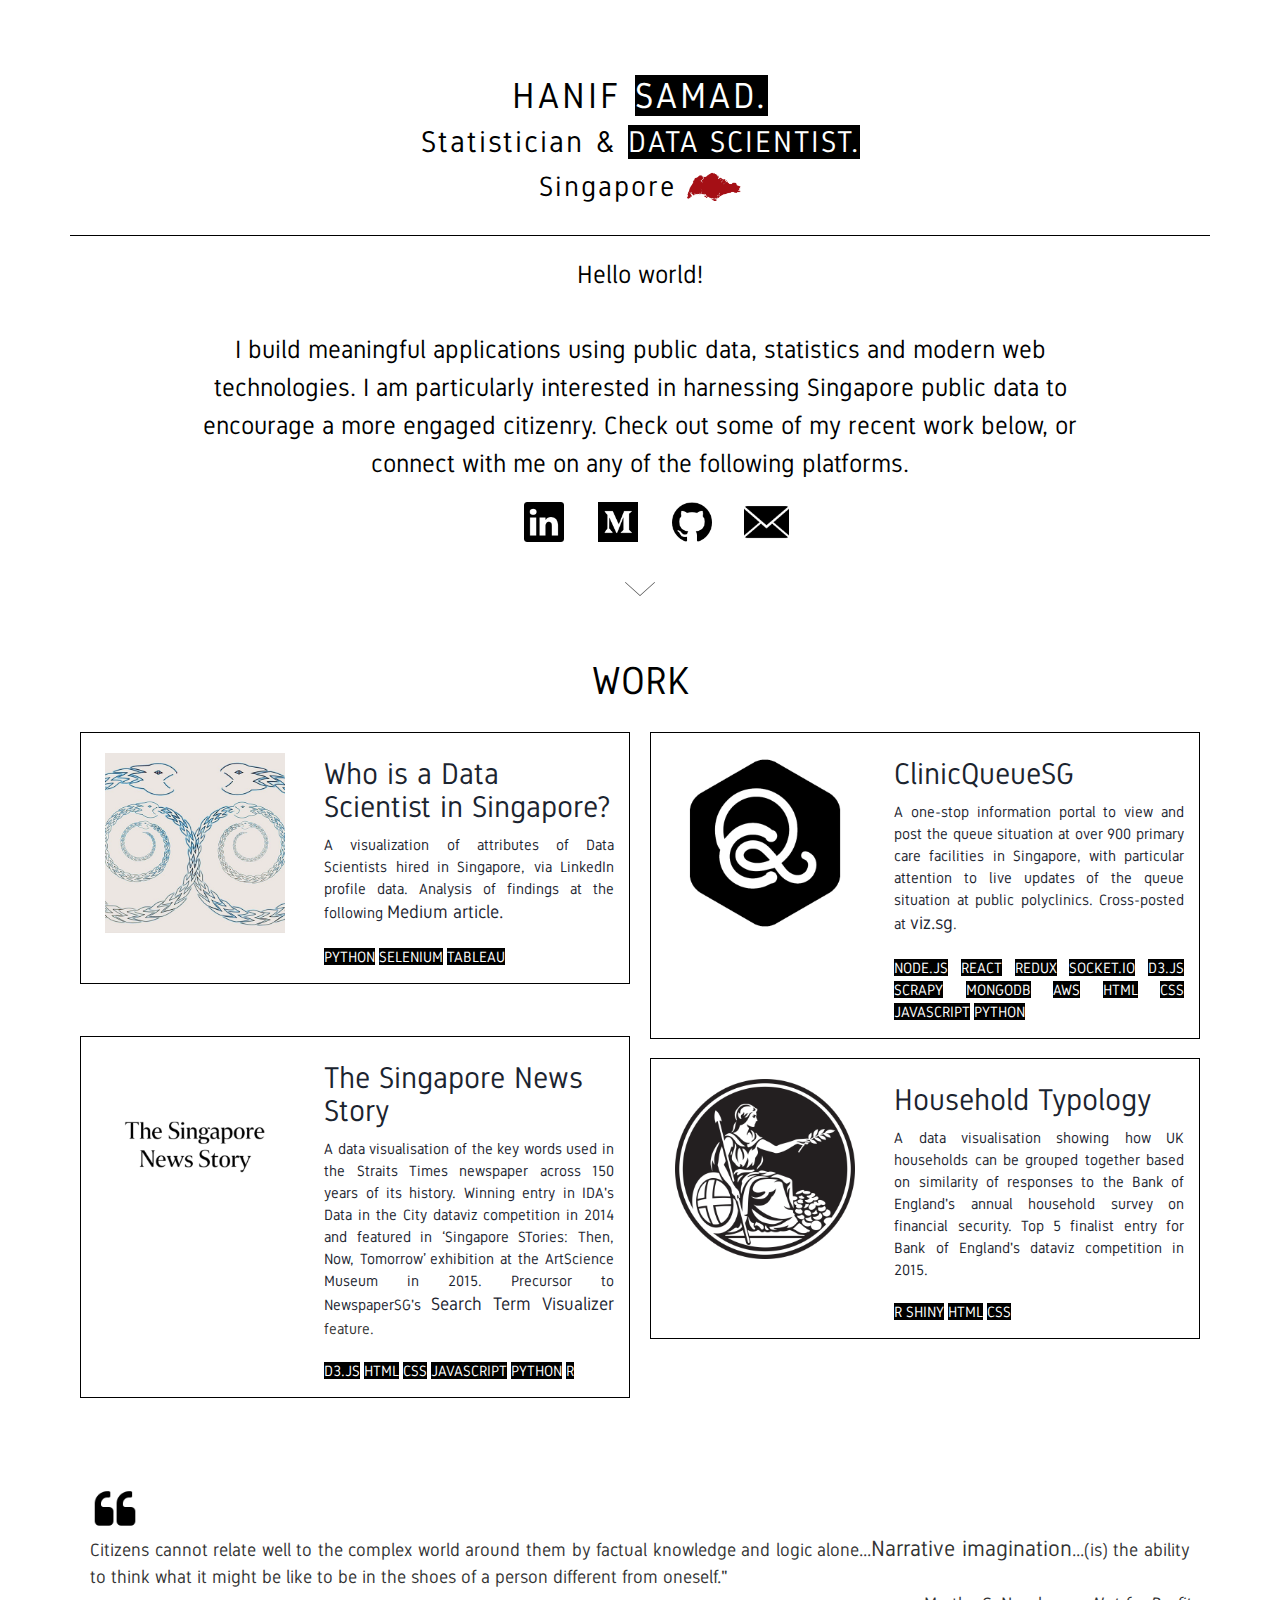
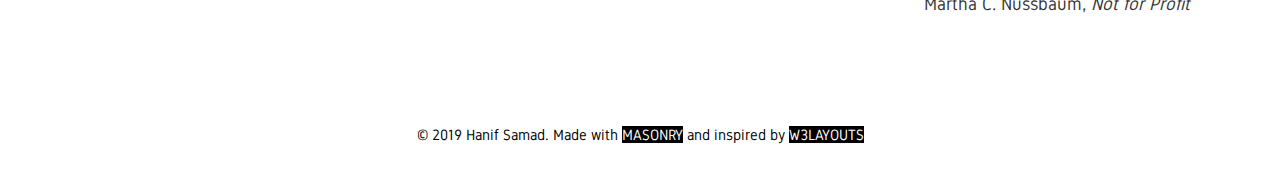
==== commit 98341006: "Change url for ClinicQueue" ====
--- a/index.html
+++ b/index.html
@@ -58,7 +58,7 @@
 									<a href="https://www.linkedin.com/in/hanifsamad/" target="_blank"><li class="linkedin"><span> </span></li></a>
 									<a href="https://medium.com/@hanif.samad.sg" target="_blank"><li class="medium"><span> </span></li></a>
 									<a href="https://github.com/claussian" target="_blank"><li class="github"><span> </span></li></a>
-									<a href="mailto:admin@hanifsamad.com"><li class="message"></li></a>
+									<a href="mailto:hanif.samad.sg@gmail.com"><li class="message"></li></a>
 								</ul>
 					 </div>
 					<a href="#work" class="scroll down-in"><img src="images/down.png" alt=""></a>
@@ -93,7 +93,7 @@
 					<a href="#clinicq" class="scroll down-work"><img src="images/down.png" alt=""></a>
 					</div>
 					<div class="grid-item clinicq" id="clinicq">
-						<a href="https://clinicq.sg/" target="_blank">
+						<a href="https://clinicq.hanifsamad.com/" target="_blank">
 						<div class="grid-item-container">
 							<div class="row">
 								<div class="col-md-5 bootstrap-col">
--- a/css/style.css
+++ b/css/style.css
@@ -1300,7 +1300,7 @@
 	background-repeat: no-repeat;
 	width: 45px;
 	height: 40px;
-	margin: 0 50px 0 0;
+	margin: 0 25px 0 0;
 }
 
 /*ul.social-ic-icons li.linkedin:hover{
@@ -1321,7 +1321,7 @@
 	background-repeat: no-repeat;
 	width: 45px;
 	height: 40px;
-	margin: 0 50px 0 0;
+	margin: 0 25px 0 0;
 }
 
 ul.social-ic-icons li.github{
@@ -1331,7 +1331,7 @@
 	background-repeat: no-repeat;
 	width: 45px;
 	height: 40px;
-	margin: 0 50px 0 0;
+	margin: 0 25px 0 0;
 }
 
 /*ul.social-ic-icons li.github:hover{
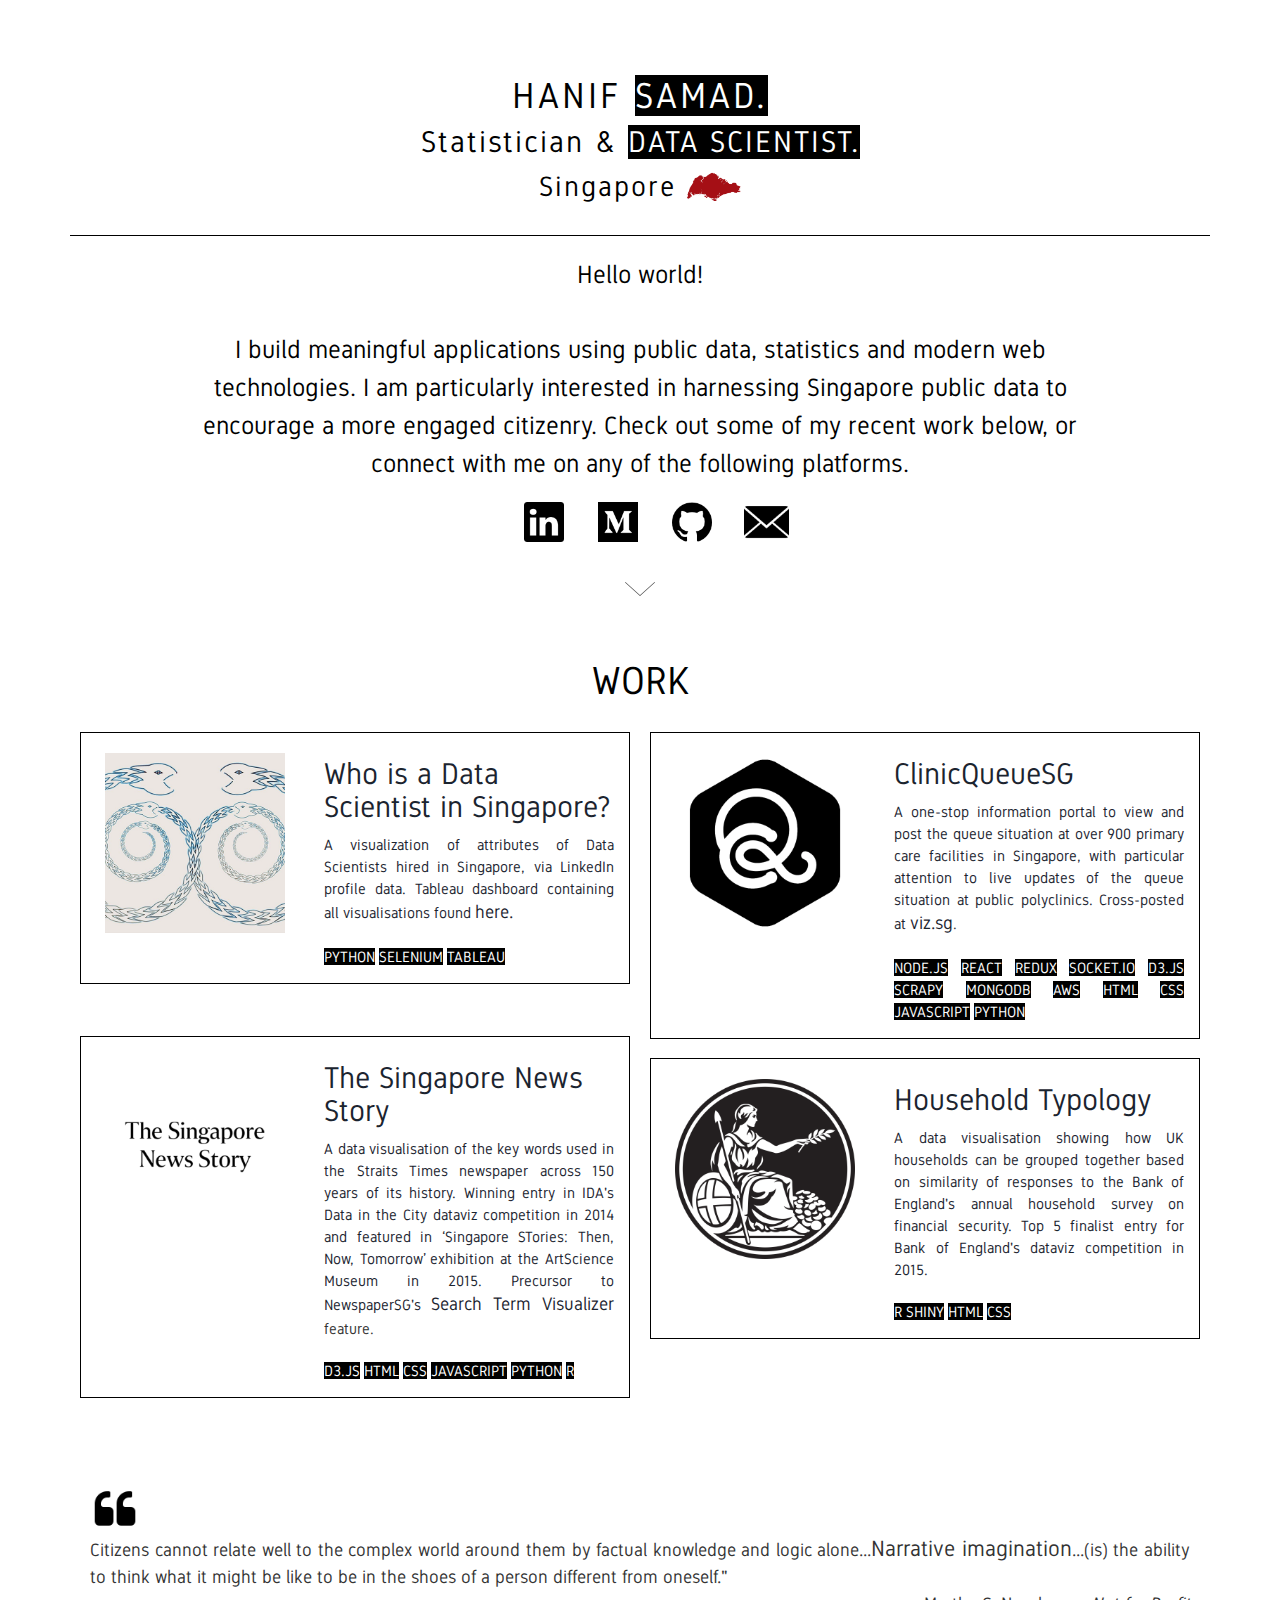
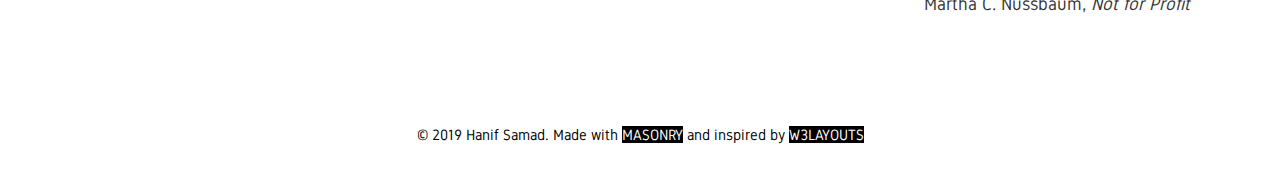
==== commit c7c52f7d: "change link" ====
--- a/index.html
+++ b/index.html
@@ -58,7 +58,7 @@
 									<a href="https://www.linkedin.com/in/hanifsamad/" target="_blank"><li class="linkedin"><span> </span></li></a>
 									<a href="https://medium.com/@hanif.samad.sg" target="_blank"><li class="medium"><span> </span></li></a>
 									<a href="https://github.com/claussian" target="_blank"><li class="github"><span> </span></li></a>
-									<a href="mailto:hanif.samad.sg@gmail.com"><li class="message"></li></a>
+									<a href="mailto:admin@hanifsamad.com"><li class="message"></li></a>
 								</ul>
 					 </div>
 					<a href="#work" class="scroll down-in"><img src="images/down.png" alt=""></a>
@@ -73,7 +73,7 @@
 					<!-- width of .grid-sizer used for columnWidth -->
   				<div class="grid-sizer"></div>
   				<div class="grid-item linkedinds">
-						<a href="https://public.tableau.com/profile/hanif.samad#!/vizhome/DataScientistsSG-forMedium/Story1" target="_blank">
+						<a href="https://towardsdatascience.com/i-wasnt-getting-hired-as-a-data-scientist-so-i-sought-data-on-who-is-c59afd7d56f5" target="_blank">
 						<div class="grid-item-container">
 							<div class="row">
 								<div class="col-md-5 bootstrap-col">
@@ -82,7 +82,7 @@
 								<div class="col-md-7">
 									<div class="grid-item-description">
 										<h2>Who is a Data Scientist in Singapore?</h2>
-										<p>A visualization of attributes of Data Scientists hired in Singapore, via LinkedIn profile data. Analysis of findings at the following <a class="link-highlight" href="https://towardsdatascience.com/i-wasnt-getting-hired-as-a-data-scientist-so-i-sought-data-on-who-is-c59afd7d56f5" target="_blank">Medium article.</a></p>
+										<p>A visualization of attributes of Data Scientists hired in Singapore, via LinkedIn profile data. Tableau dashboard containing all visualisations found <a class="link-highlight" href="https://public.tableau.com/profile/hanif.samad#!/vizhome/DataScientistsSG-forMedium/Story1" target="_blank">here.</a></p>
 										<br/>
 										<p><span class="name-blackout name-linkedinds">Python</span> <span class="name-blackout name-linkedinds">Selenium</span> <span class="name-blackout name-linkedinds">Tableau</span><p>
 									</div>
@@ -93,7 +93,7 @@
 					<a href="#clinicq" class="scroll down-work"><img src="images/down.png" alt=""></a>
 					</div>
 					<div class="grid-item clinicq" id="clinicq">
-						<a href="https://clinicq.hanifsamad.com/" target="_blank">
+						<a href="https://clinicq.sg/" target="_blank">
 						<div class="grid-item-container">
 							<div class="row">
 								<div class="col-md-5 bootstrap-col">
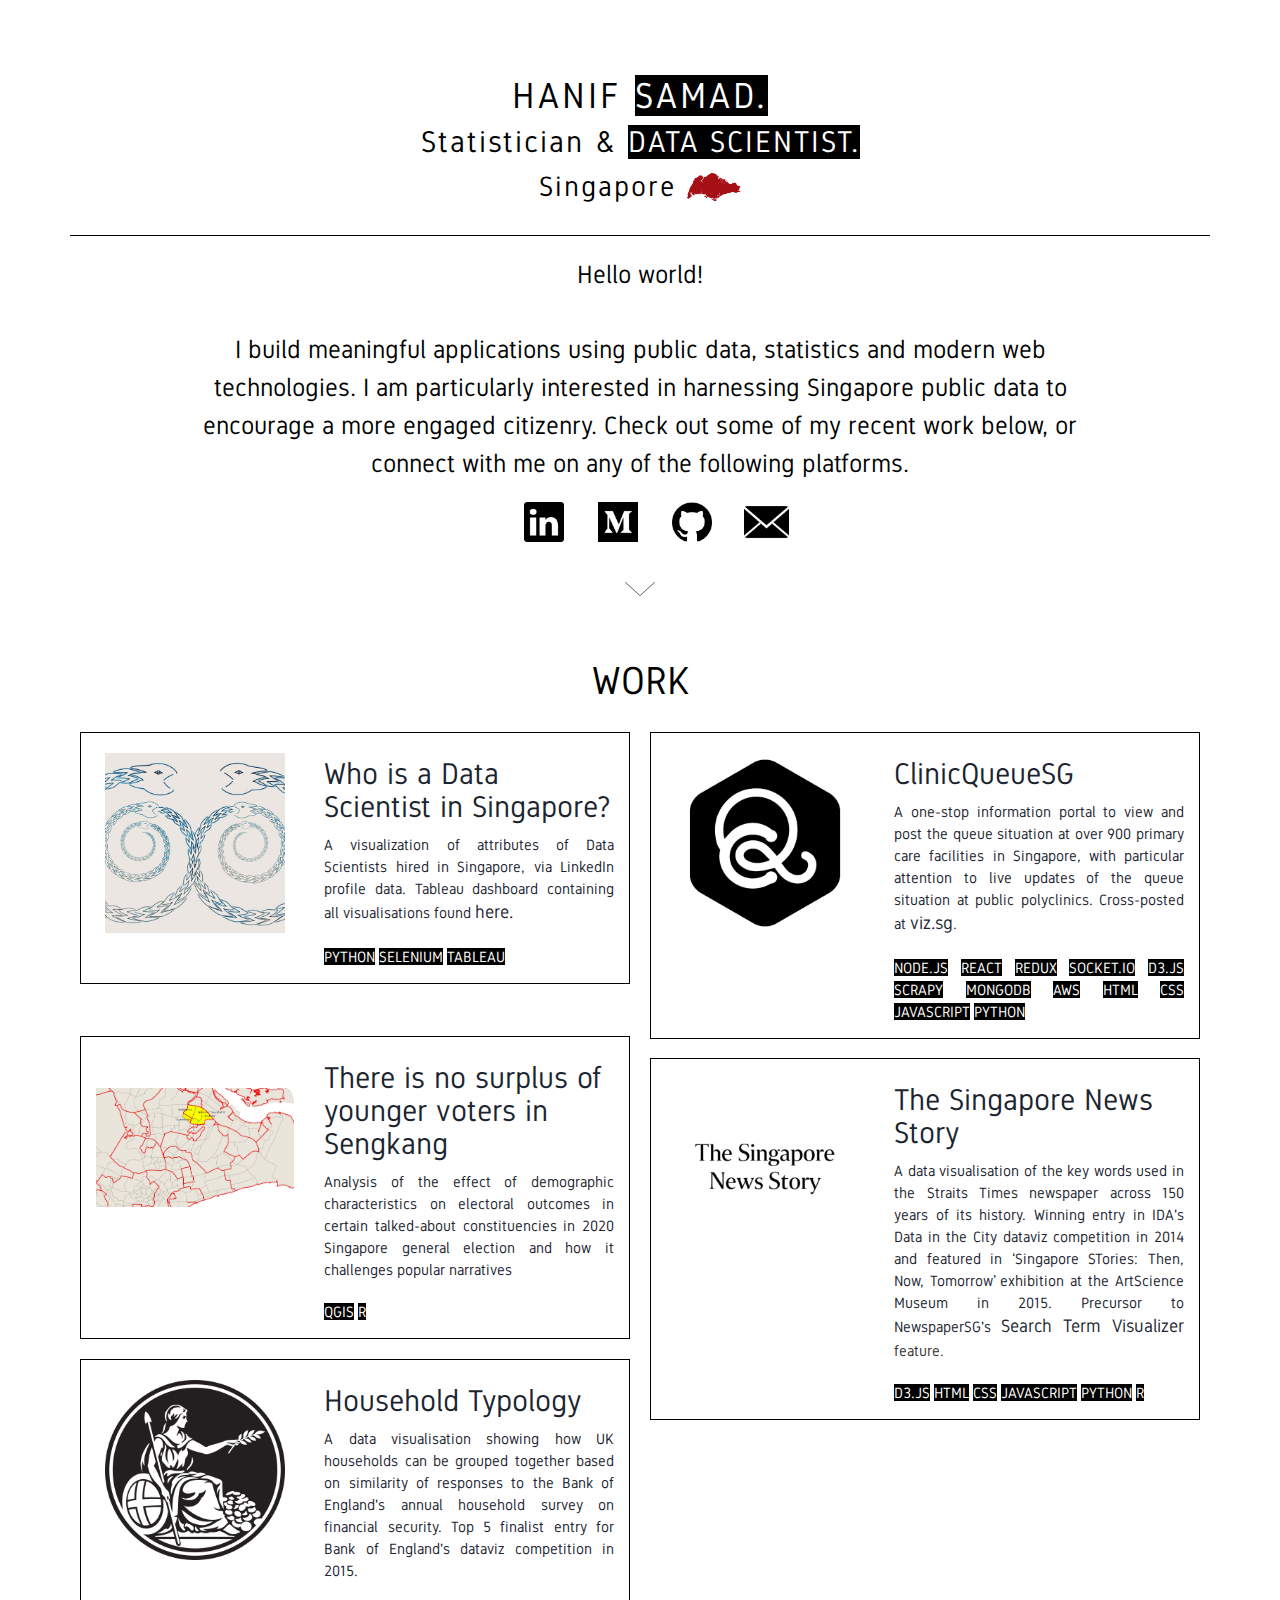
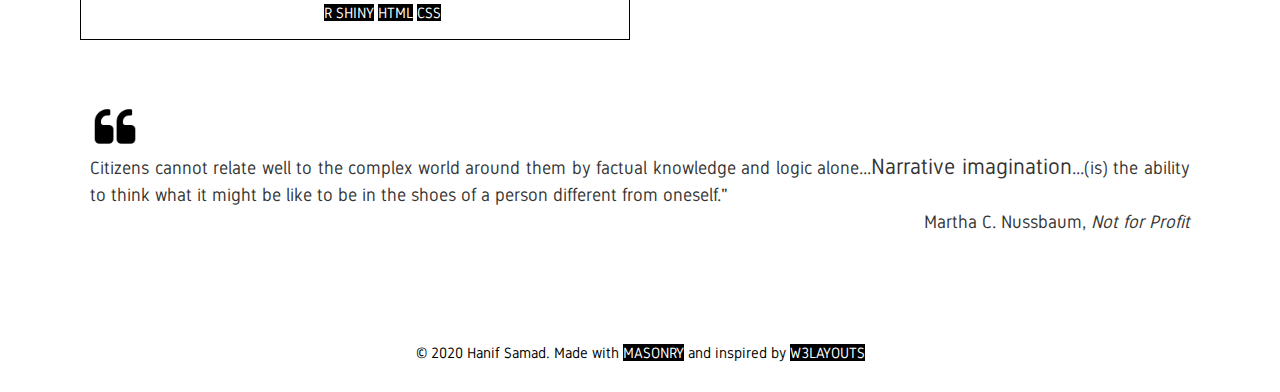
==== commit bd66bc79: "add tile for sg2020-elections" ====
--- a/index.html
+++ b/index.html
@@ -58,7 +58,7 @@
 									<a href="https://www.linkedin.com/in/hanifsamad/" target="_blank"><li class="linkedin"><span> </span></li></a>
 									<a href="https://medium.com/@hanif.samad.sg" target="_blank"><li class="medium"><span> </span></li></a>
 									<a href="https://github.com/claussian" target="_blank"><li class="github"><span> </span></li></a>
-									<a href="mailto:admin@hanifsamad.com"><li class="message"></li></a>
+									<a href="mailto:hanif.samad.sg@gmail.com"><li class="message"></li></a>
 								</ul>
 					 </div>
 					<a href="#work" class="scroll down-in"><img src="images/down.png" alt=""></a>
@@ -93,7 +93,7 @@
 					<a href="#clinicq" class="scroll down-work"><img src="images/down.png" alt=""></a>
 					</div>
 					<div class="grid-item clinicq" id="clinicq">
-						<a href="https://clinicq.sg/" target="_blank">
+						<a href="https://clinicq.hanifsamad.com/" target="_blank">
 						<div class="grid-item-container">
 							<div class="row">
 								<div class="col-md-5 bootstrap-col">
@@ -105,6 +105,26 @@
 										<p>A one-stop information portal to view and post the queue situation at over 900 primary care facilities in Singapore, with particular attention to live updates of the queue situation at public polyclinics. Cross-posted at <a class="link-highlight" href="http://viz.sg" target="_blank">viz.sg</a>.</p>
 										<br/>
 										<p><span class="name-blackout name-clinicq">Node.js</span> <span class="name-blackout name-clinicq">React</span> <span class="name-blackout name-clinicq">Redux</span> <span class="name-blackout name-clinicq">Socket.io</span> <span class="name-blackout name-clinicq">d3.js</span> <span class="name-blackout name-clinicq">Scrapy</span> <span class="name-blackout name-clinicq">MongoDB</span> <span class="name-blackout name-clinicq">AWS</span> <span class="name-blackout name-clinicq">HTML</span> <span class="name-blackout name-clinicq">CSS</span> <span class="name-blackout name-clinicq">Javascript</span> <span class="name-blackout name-clinicq">Python</span><p>
+									</div>
+								</div>
+							</div>
+						</div>
+					</a>
+					<a href="#sg2020-elections" class="scroll down-work"><img src="images/down.png" alt=""></a>
+					</div>
+					<div class="grid-item sg2020election" id="sg2020-elections">
+						<a href="https://medium.com/towards-data-science/there-is-no-surplus-of-younger-voters-in-sengkang-8c3056b236a7" target="_blank">
+						<div class="grid-item-container">
+							<div class="row">
+								<div class="col-md-5 bootstrap-col">
+									<div class="grid-item-logo-sg2020election"></div>
+								</div>
+								<div class="col-md-7">
+									<div class="grid-item-description">
+										<h2>There is no surplus of younger voters in Sengkang</h2>
+										<p> Analysis of the effect of demographic characteristics on electoral outcomes in certain talked-about constituencies in 2020 Singapore general election and how it challenges popular narratives</p>
+										<br/>
+										<p><span class="name-blackout name-sg2020election">QGIS</span> <span class="name-blackout name-sgnews">R</span>
 									</div>
 								</div>
 							</div>
@@ -215,7 +235,7 @@
 	<!--footer-->
 	<div class="footer">
 		<div class="container">
-			<p class="footer-grid">&copy; 2019 Hanif Samad. Made with <span class="name-blackout"><a href="https://masonry.desandro.com/" target="_blank">Masonry</a></span> and inspired by <span class="name-blackout"><a href="http://w3layouts.com/" target="_blank">W3layouts</a></span></p>
+			<p class="footer-grid">&copy; 2020 Hanif Samad. Made with <span class="name-blackout"><a href="https://masonry.desandro.com/" target="_blank">Masonry</a></span> and inspired by <span class="name-blackout"><a href="http://w3layouts.com/" target="_blank">W3layouts</a></span></p>
 
 		 </div>
 	 </div>
--- a/css/style.css
+++ b/css/style.css
@@ -514,6 +514,45 @@
 	transition: background-color 0.5s ease;
 	background-color: #3D85C6;
 }
+
+/*--SG2020Elections styles--*/
+.grid-item-logo-sg2020election {
+	background: url('../images/sg2020-1.png');
+	background-size: contain;
+	background-repeat: no-repeat;
+	background-position: center;
+	height: 90%;
+	margin-top: 2.5%;
+}
+
+/*--SG2020Elections hover effects--*/
+
+.sg2020election .grid-item-container:hover {
+	transition: border 0.5s ease;
+	border: solid 1px #008080;
+}
+
+.sg2020election a:hover, .sg2020election a:active{
+	transition: color 0.5s ease;
+	color: #008080;
+	text-decoration: none;
+}
+
+.sg2020election a:hover .grid-item-logo-sg2020election {
+	transition: background 0.5s ease;
+	background: url('../images/sg2020-2.png');
+	background-size: contain;
+	background-repeat: no-repeat;
+	background-position: center;
+	height: 90%;
+	margin-top: 2.5%;
+}
+
+.sg2020election a:hover .name-sg2020election {
+	transition: background-color 0.5s ease;
+	background-color: #008080;
+}
+
 
 /*--Household Typology styles--*/
 .grid-item-logo-hhtypology {
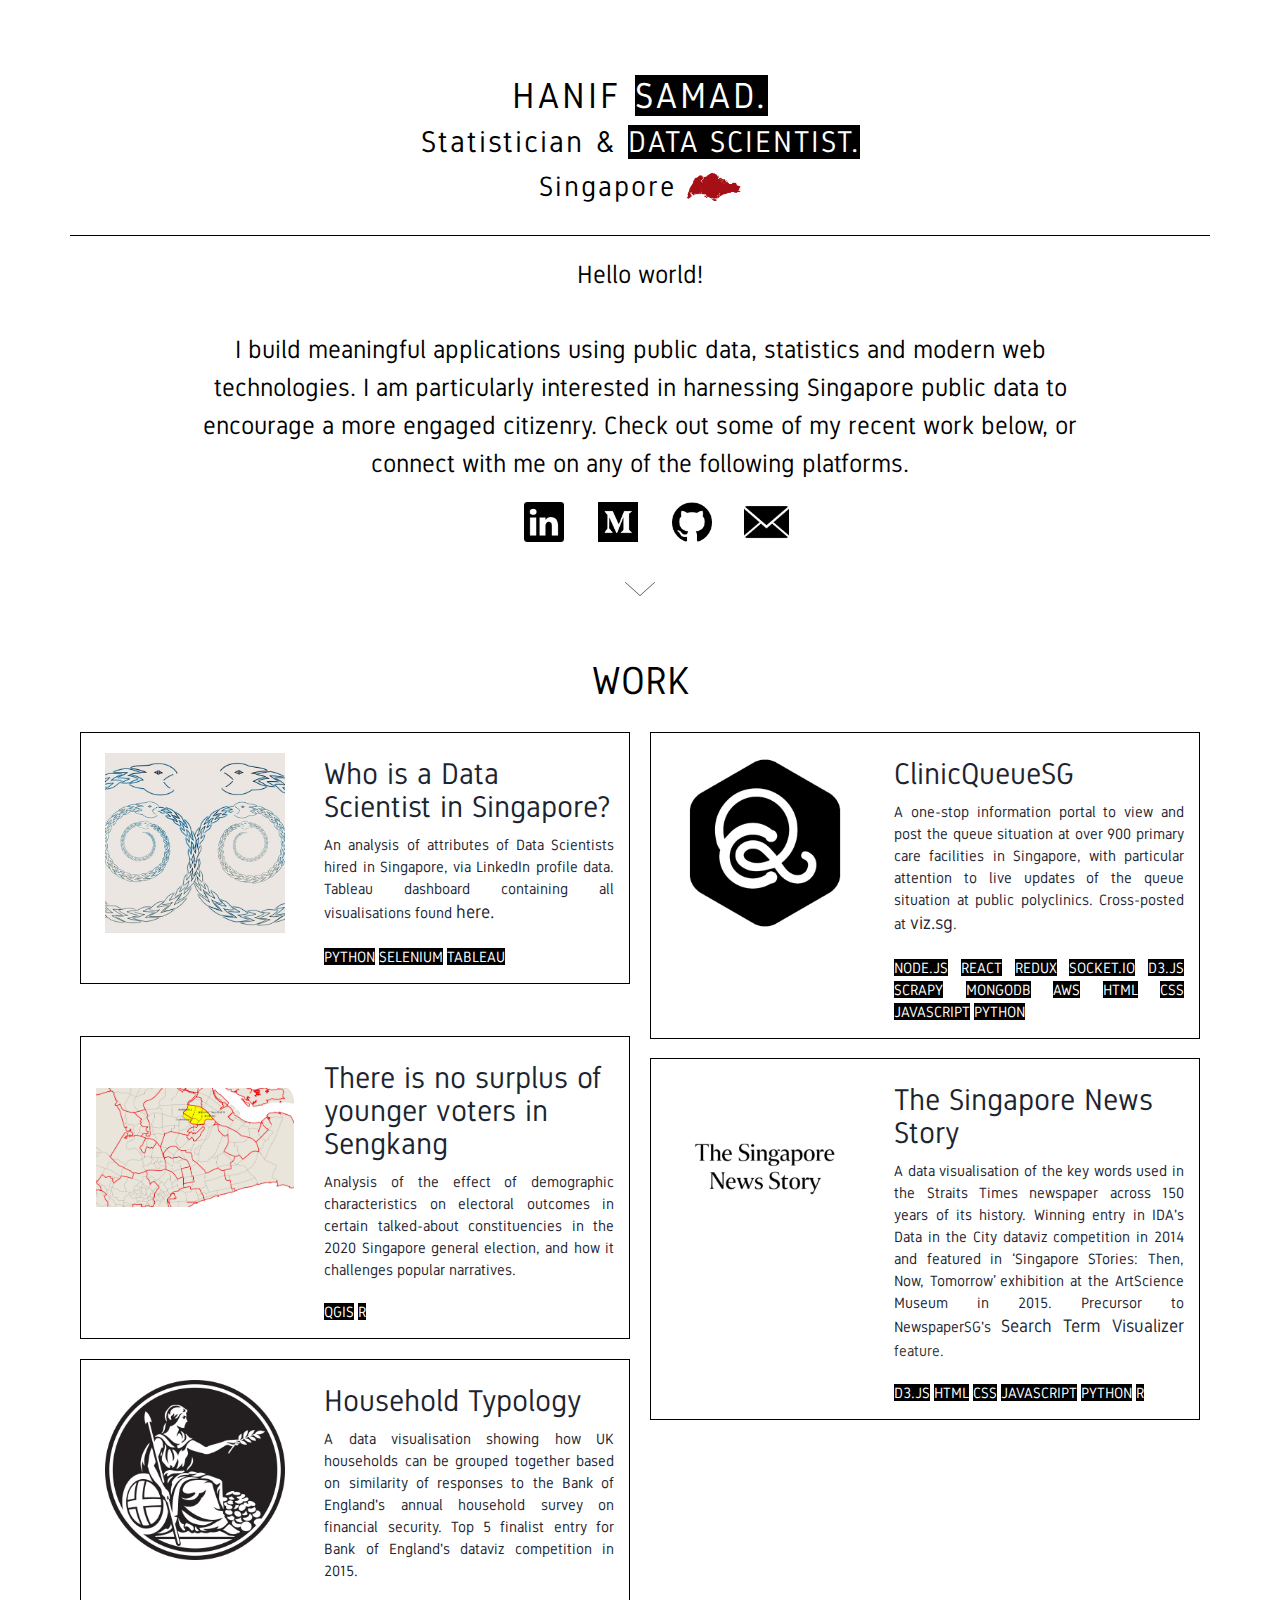
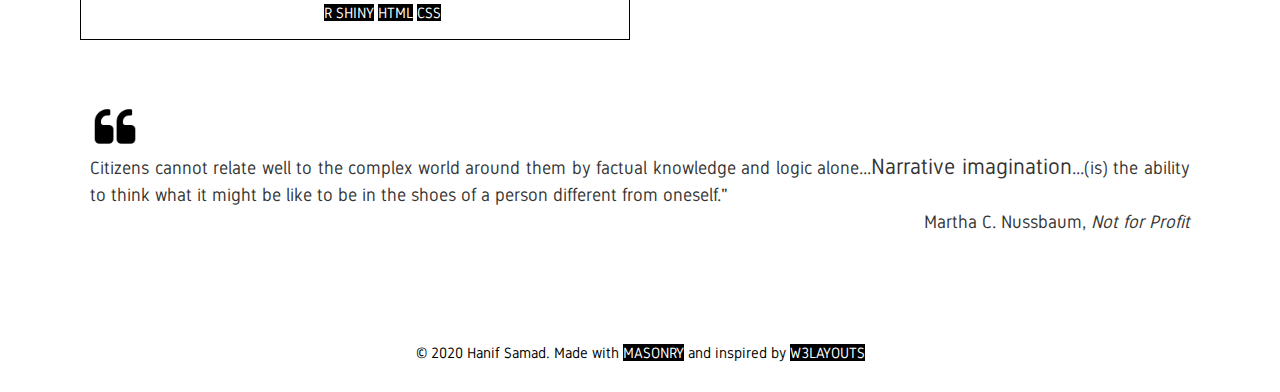
==== commit ecbee0d4: "minor text changes" ====
--- a/index.html
+++ b/index.html
@@ -82,7 +82,7 @@
 								<div class="col-md-7">
 									<div class="grid-item-description">
 										<h2>Who is a Data Scientist in Singapore?</h2>
-										<p>A visualization of attributes of Data Scientists hired in Singapore, via LinkedIn profile data. Tableau dashboard containing all visualisations found <a class="link-highlight" href="https://public.tableau.com/profile/hanif.samad#!/vizhome/DataScientistsSG-forMedium/Story1" target="_blank">here.</a></p>
+										<p>An analysis of attributes of Data Scientists hired in Singapore, via LinkedIn profile data. Tableau dashboard containing all visualisations found <a class="link-highlight" href="https://public.tableau.com/profile/hanif.samad#!/vizhome/DataScientistsSG-forMedium/Story1" target="_blank">here.</a></p>
 										<br/>
 										<p><span class="name-blackout name-linkedinds">Python</span> <span class="name-blackout name-linkedinds">Selenium</span> <span class="name-blackout name-linkedinds">Tableau</span><p>
 									</div>
@@ -122,7 +122,7 @@
 								<div class="col-md-7">
 									<div class="grid-item-description">
 										<h2>There is no surplus of younger voters in Sengkang</h2>
-										<p> Analysis of the effect of demographic characteristics on electoral outcomes in certain talked-about constituencies in 2020 Singapore general election and how it challenges popular narratives</p>
+										<p> Analysis of the effect of demographic characteristics on electoral outcomes in certain talked-about constituencies in the 2020 Singapore general election, and how it challenges popular narratives.</p>
 										<br/>
 										<p><span class="name-blackout name-sg2020election">QGIS</span> <span class="name-blackout name-sgnews">R</span>
 									</div>
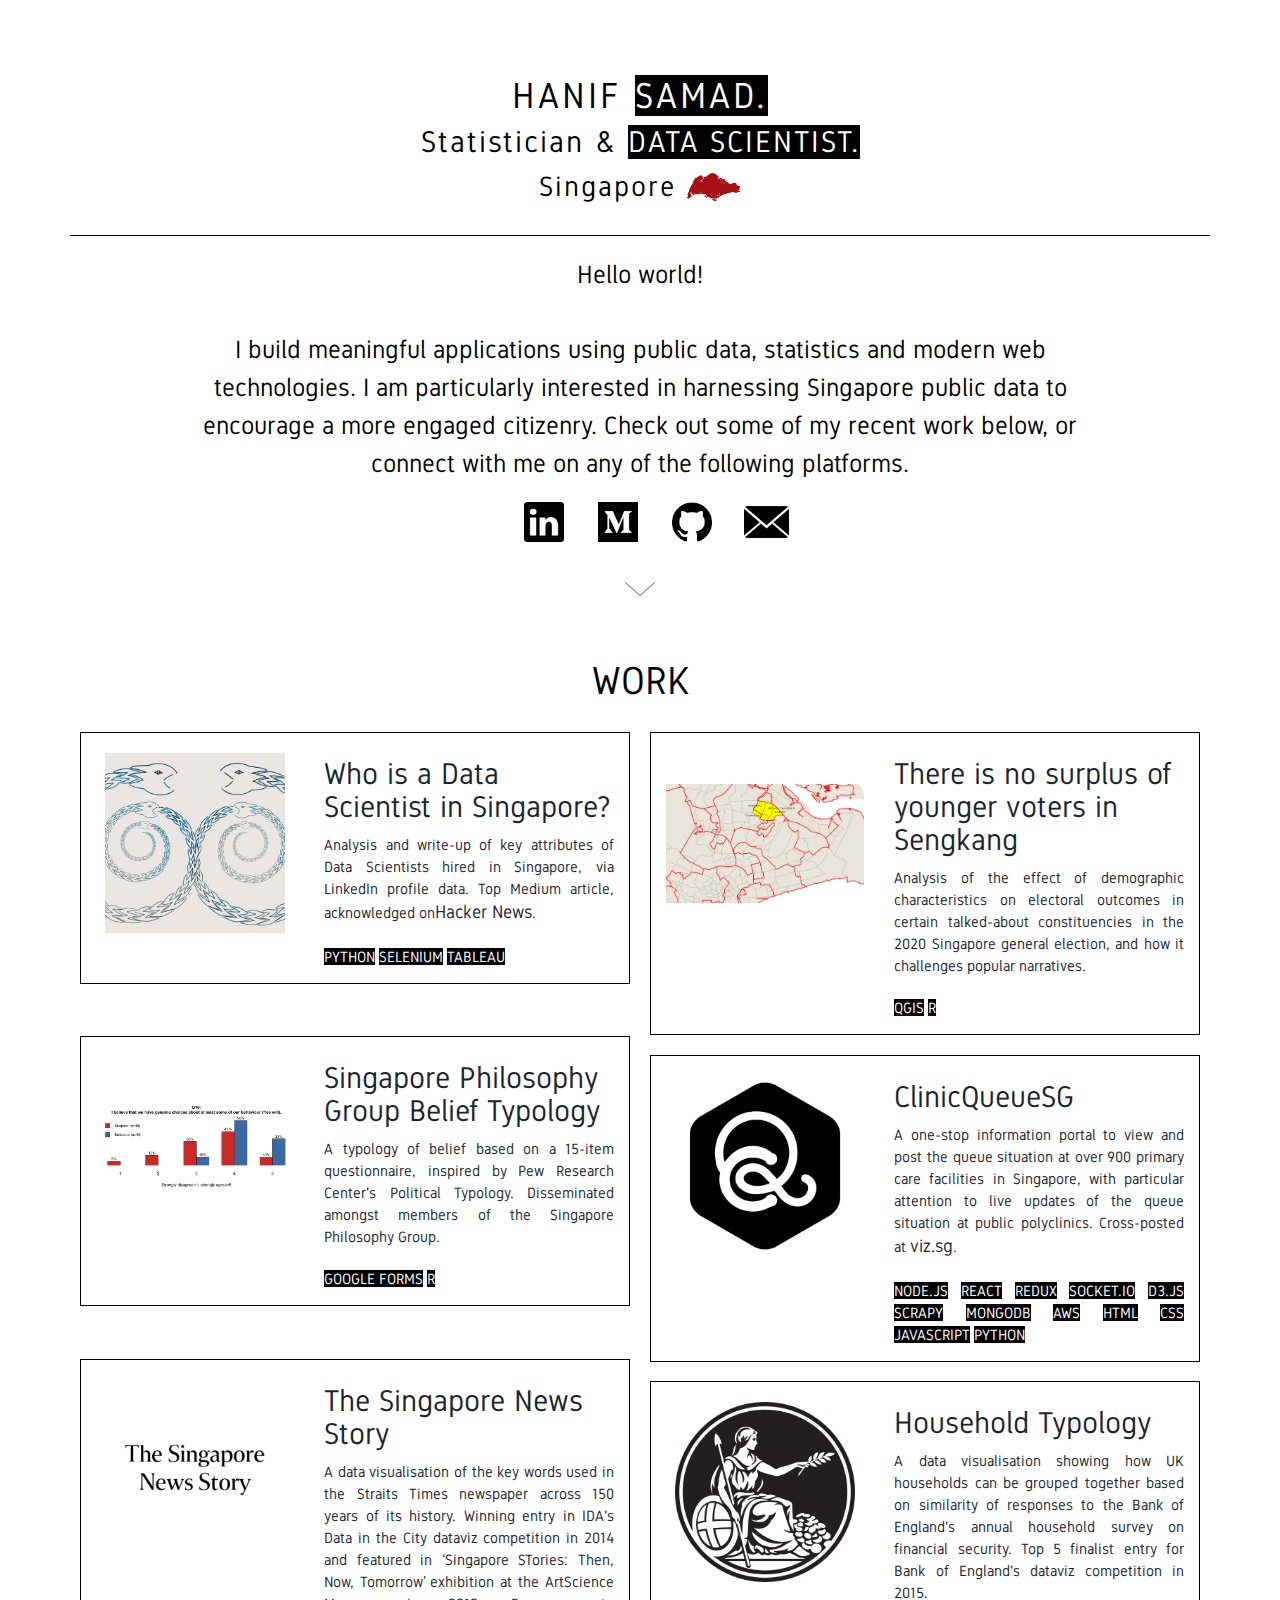
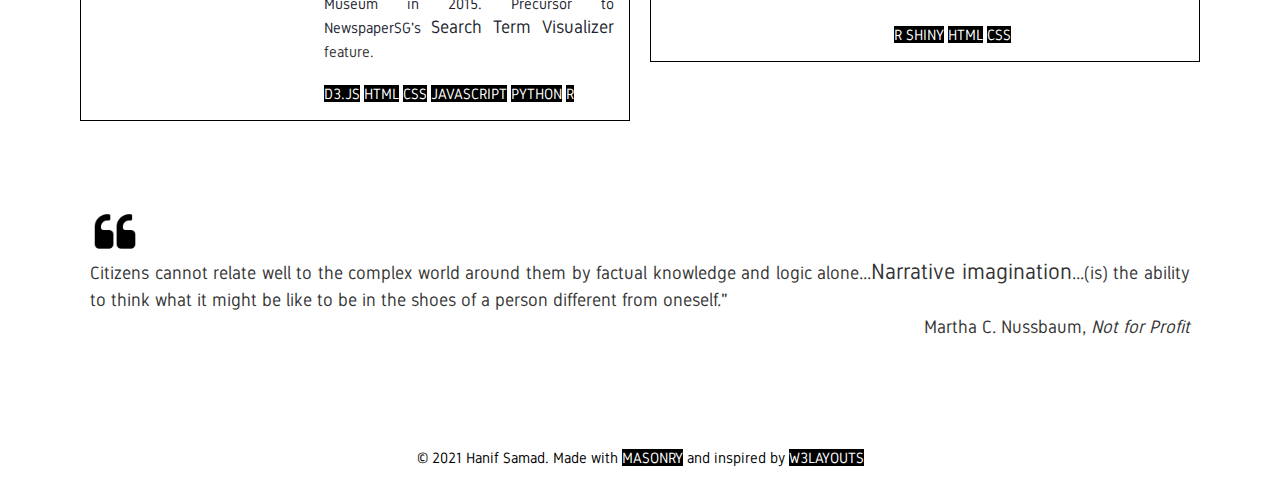
==== commit bf089884: "add sg-philo item" ====
--- a/index.html
+++ b/index.html
@@ -82,7 +82,7 @@
 								<div class="col-md-7">
 									<div class="grid-item-description">
 										<h2>Who is a Data Scientist in Singapore?</h2>
-										<p>An analysis of attributes of Data Scientists hired in Singapore, via LinkedIn profile data. Tableau dashboard containing all visualisations found <a class="link-highlight" href="https://public.tableau.com/profile/hanif.samad#!/vizhome/DataScientistsSG-forMedium/Story1" target="_blank">here.</a></p>
+										<p>Analysis and write-up of key attributes of Data Scientists hired in Singapore, via LinkedIn profile data. Top Medium article, acknowledged on<a class="link-highlight" href="https://news.ycombinator.com/item?id=20707895" target="_blank">Hacker News</a>.</p>
 										<br/>
 										<p><span class="name-blackout name-linkedinds">Python</span> <span class="name-blackout name-linkedinds">Selenium</span> <span class="name-blackout name-linkedinds">Tableau</span><p>
 									</div>
@@ -90,8 +90,51 @@
 							</div>
 						</div>
 					</a>
+					<a href="#sg2020-elections" class="scroll down-work"><img src="images/down.png" alt=""></a>
+					</div>
+
+					<div class="grid-item sg2020election" id="sg2020-elections">
+						<a href="https://medium.com/towards-data-science/there-is-no-surplus-of-younger-voters-in-sengkang-8c3056b236a7" target="_blank">
+						<div class="grid-item-container">
+							<div class="row">
+								<div class="col-md-5 bootstrap-col">
+									<div class="grid-item-logo-sg2020election"></div>
+								</div>
+								<div class="col-md-7">
+									<div class="grid-item-description">
+										<h2>There is no surplus of younger voters in Sengkang</h2>
+										<p> Analysis of the effect of demographic characteristics on electoral outcomes in certain talked-about constituencies in the 2020 Singapore general election, and how it challenges popular narratives.</p>
+										<br/>
+										<p><span class="name-blackout name-sg2020election">QGIS</span> <span class="name-blackout name-sg2020election">R</span></p>
+									</div>
+								</div>
+							</div>
+						</div>
+					</a>
+					<a href="#sg-philo" class="scroll down-work"><img src="images/down.png" alt=""></a>
+					</div>
+
+					<div class="grid-item sgphilo" id="sg-philo">
+						<a href="https://sg-philosophy.notion.site/Singapore-Philosophy-Group-Belief-Typology-aa1fd693196b45118fc41f1419a6abe7" target="_blank">
+						<div class="grid-item-container">
+							<div class="row">
+								<div class="col-md-5 bootstrap-col">
+									<div class="grid-item-logo-sgphilo"></div>
+								</div>
+								<div class="col-md-7">
+									<div class="grid-item-description">
+										<h2>Singapore Philosophy Group Belief Typology</h2>
+										<p> A typology of belief based on a 15-item questionnaire, inspired by Pew Research Center's Political Typology. Disseminated amongst members of the Singapore Philosophy Group.</p>
+										<br/>
+										<p><span class="name-blackout name-sgphilo">Google Forms</span> <span class="name-blackout name-sgphilo">R</span></p>
+									</div>
+								</div>
+							</div>
+						</div>
+					</a>
 					<a href="#clinicq" class="scroll down-work"><img src="images/down.png" alt=""></a>
 					</div>
+
 					<div class="grid-item clinicq" id="clinicq">
 						<a href="https://clinicq.hanifsamad.com/" target="_blank">
 						<div class="grid-item-container">
@@ -110,28 +153,9 @@
 							</div>
 						</div>
 					</a>
-					<a href="#sg2020-elections" class="scroll down-work"><img src="images/down.png" alt=""></a>
-					</div>
-					<div class="grid-item sg2020election" id="sg2020-elections">
-						<a href="https://medium.com/towards-data-science/there-is-no-surplus-of-younger-voters-in-sengkang-8c3056b236a7" target="_blank">
-						<div class="grid-item-container">
-							<div class="row">
-								<div class="col-md-5 bootstrap-col">
-									<div class="grid-item-logo-sg2020election"></div>
-								</div>
-								<div class="col-md-7">
-									<div class="grid-item-description">
-										<h2>There is no surplus of younger voters in Sengkang</h2>
-										<p> Analysis of the effect of demographic characteristics on electoral outcomes in certain talked-about constituencies in the 2020 Singapore general election, and how it challenges popular narratives.</p>
-										<br/>
-										<p><span class="name-blackout name-sg2020election">QGIS</span> <span class="name-blackout name-sgnews">R</span>
-									</div>
-								</div>
-							</div>
-						</div>
-					</a>
 					<a href="#sgnews" class="scroll down-work"><img src="images/down.png" alt=""></a>
 					</div>
+
 					<div class="grid-item sgnews" id="sgnews">
 						<a href="http://claussian.github.io/singaporenews.github.io/" target="_blank">
 						<div class="grid-item-container">
@@ -174,6 +198,7 @@
 					silence fellowship -->
 					<a href="#hhtypology" class="scroll down-work"><img src="images/down.png" alt=""></a>
 					</div>
+
 					<div class="grid-item hhtypology" id="hhtypology">
 						<a href="https://hanifsamad.shinyapps.io/household-typology/" target="_blank">
 						<div class="grid-item-container">
@@ -235,7 +260,7 @@
 	<!--footer-->
 	<div class="footer">
 		<div class="container">
-			<p class="footer-grid">&copy; 2020 Hanif Samad. Made with <span class="name-blackout"><a href="https://masonry.desandro.com/" target="_blank">Masonry</a></span> and inspired by <span class="name-blackout"><a href="http://w3layouts.com/" target="_blank">W3layouts</a></span></p>
+			<p class="footer-grid">&copy; 2021 Hanif Samad. Made with <span class="name-blackout"><a href="https://masonry.desandro.com/" target="_blank">Masonry</a></span> and inspired by <span class="name-blackout"><a href="http://w3layouts.com/" target="_blank">W3layouts</a></span></p>
 
 		 </div>
 	 </div>
--- a/css/style.css
+++ b/css/style.css
@@ -513,6 +513,43 @@
 .sgnews a:hover .name-sgnews {
 	transition: background-color 0.5s ease;
 	background-color: #3D85C6;
+}
+
+/*--SG Philo styles--*/
+.grid-item-logo-sgphilo {
+	background: url('../images/sgphilo-1.png');
+	background-size: contain;
+	background-repeat: no-repeat;
+	background-position: center;
+	height: 90%;
+	margin-top: 2.5%;
+}
+/*--SG Philo hover effects--*/
+
+.sgphilo .grid-item-container:hover {
+	transition: border 0.5s ease;
+	border: solid 1px #03396c;
+}
+
+.sgphilo a:hover, .sgphilo a:active{
+	transition: color 0.5s ease;
+	color: #03396c;
+	text-decoration: none;
+}
+
+.sgphilo a:hover .grid-item-logo-sgphilo {
+	transition: background 0.5s ease;
+	background: url('../images/sgphilo-2.png');
+	background-size: contain;
+	background-repeat: no-repeat;
+	background-position: center;
+	height: 90%;
+	margin-top: 2.5%;
+}
+
+.sgphilo a:hover .name-sgphilo {
+	transition: background-color 0.5s ease;
+	background-color: #03396c;
 }
 
 /*--SG2020Elections styles--*/
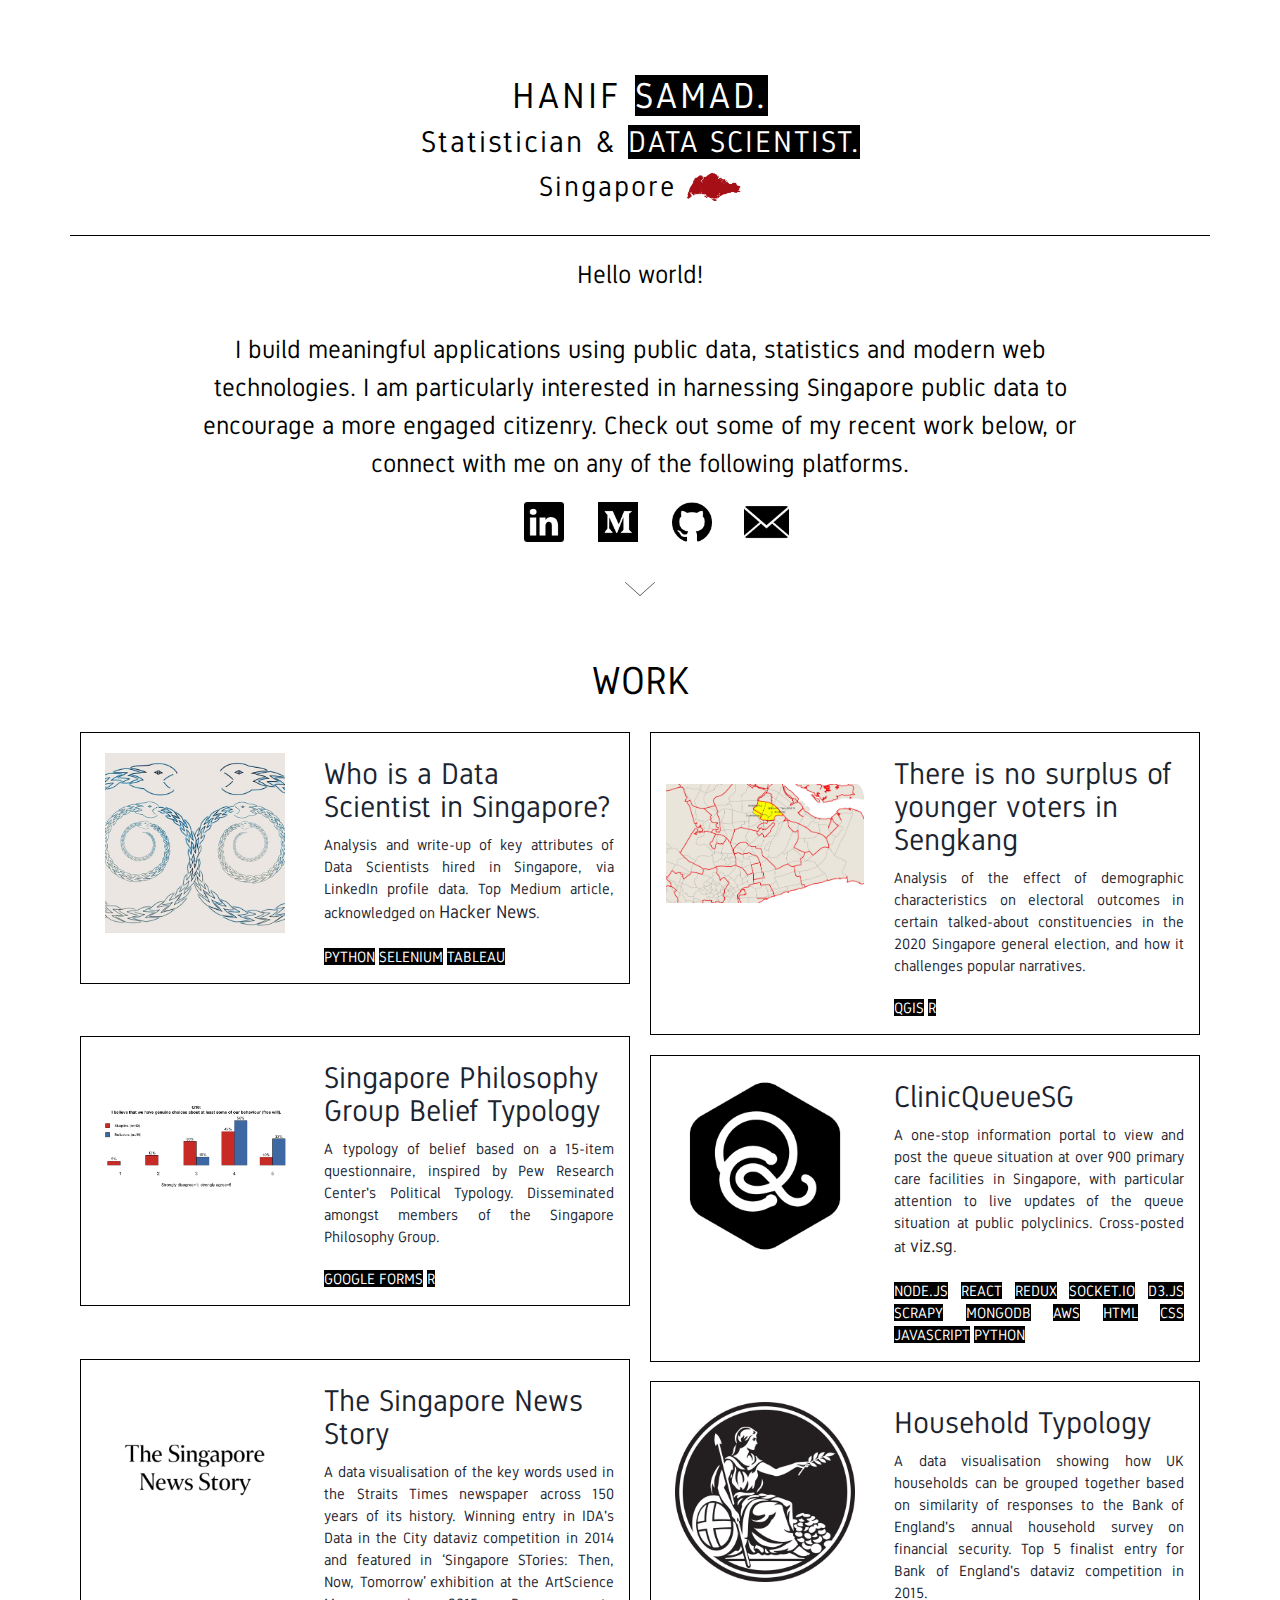
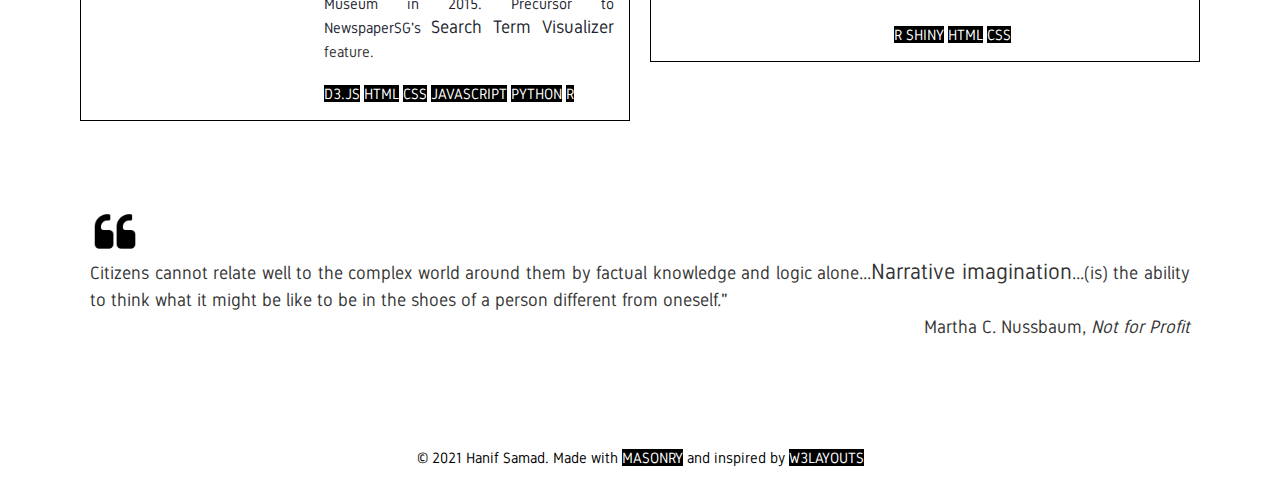
==== commit 5f4450ee: "Edit formatting" ====
--- a/index.html
+++ b/index.html
@@ -82,7 +82,7 @@
 								<div class="col-md-7">
 									<div class="grid-item-description">
 										<h2>Who is a Data Scientist in Singapore?</h2>
-										<p>Analysis and write-up of key attributes of Data Scientists hired in Singapore, via LinkedIn profile data. Top Medium article, acknowledged on<a class="link-highlight" href="https://news.ycombinator.com/item?id=20707895" target="_blank">Hacker News</a>.</p>
+										<p>Analysis and write-up of key attributes of Data Scientists hired in Singapore, via LinkedIn profile data. Top Medium article, acknowledged on <a class="link-highlight" href="https://news.ycombinator.com/item?id=20707895" target="_blank">Hacker News</a>.</p>
 										<br/>
 										<p><span class="name-blackout name-linkedinds">Python</span> <span class="name-blackout name-linkedinds">Selenium</span> <span class="name-blackout name-linkedinds">Tableau</span><p>
 									</div>
